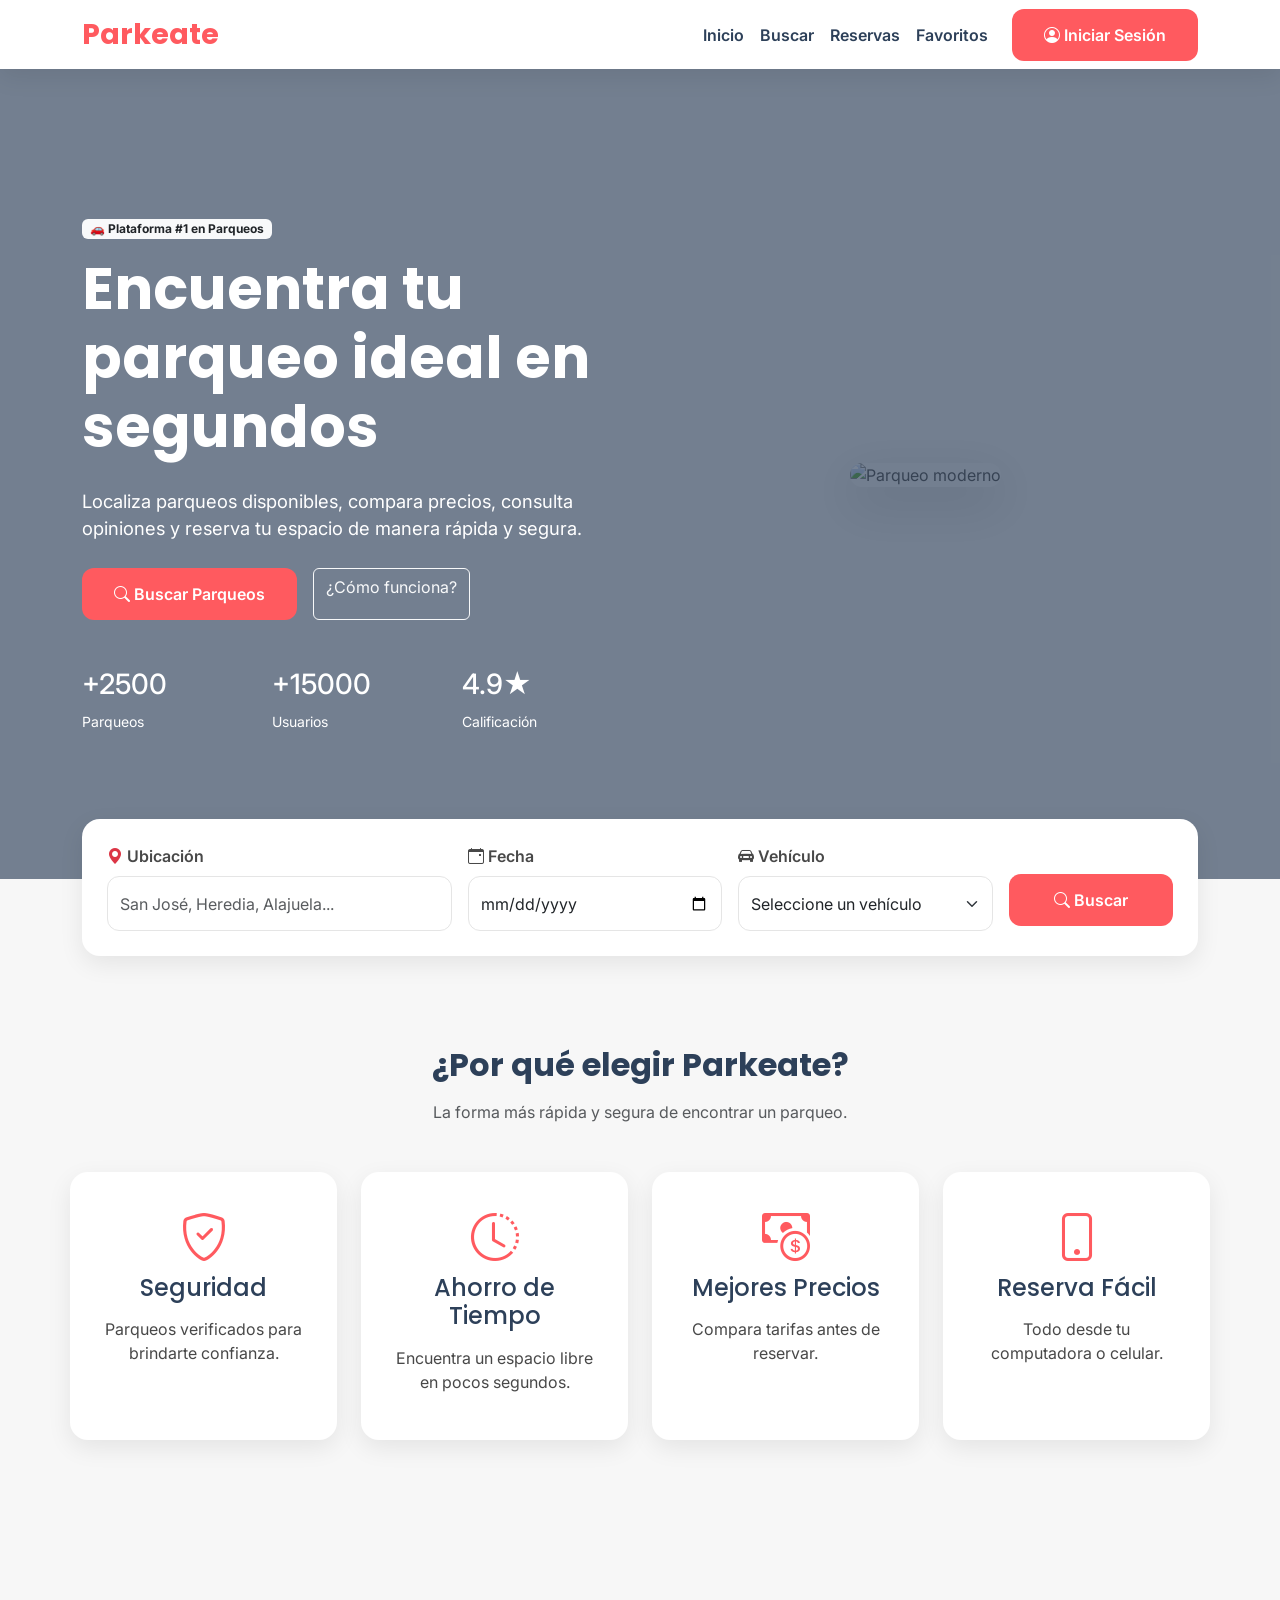
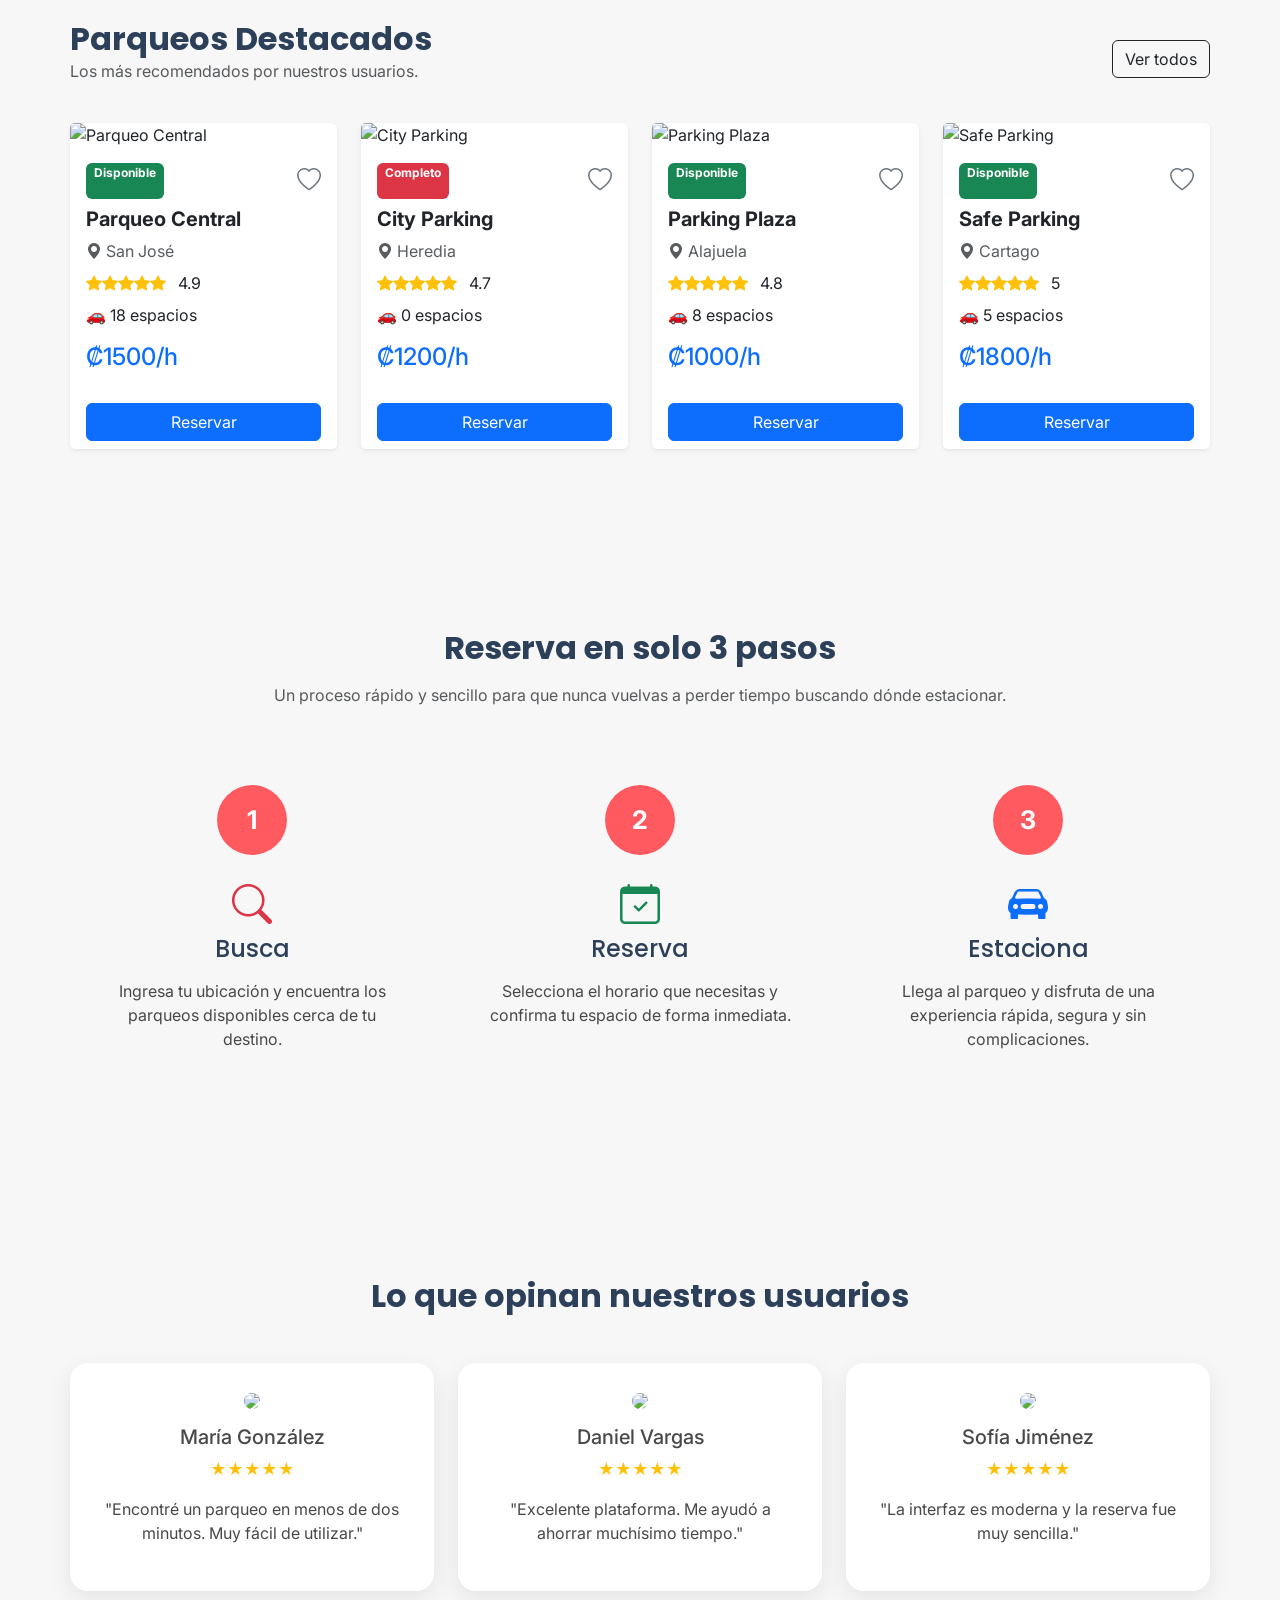
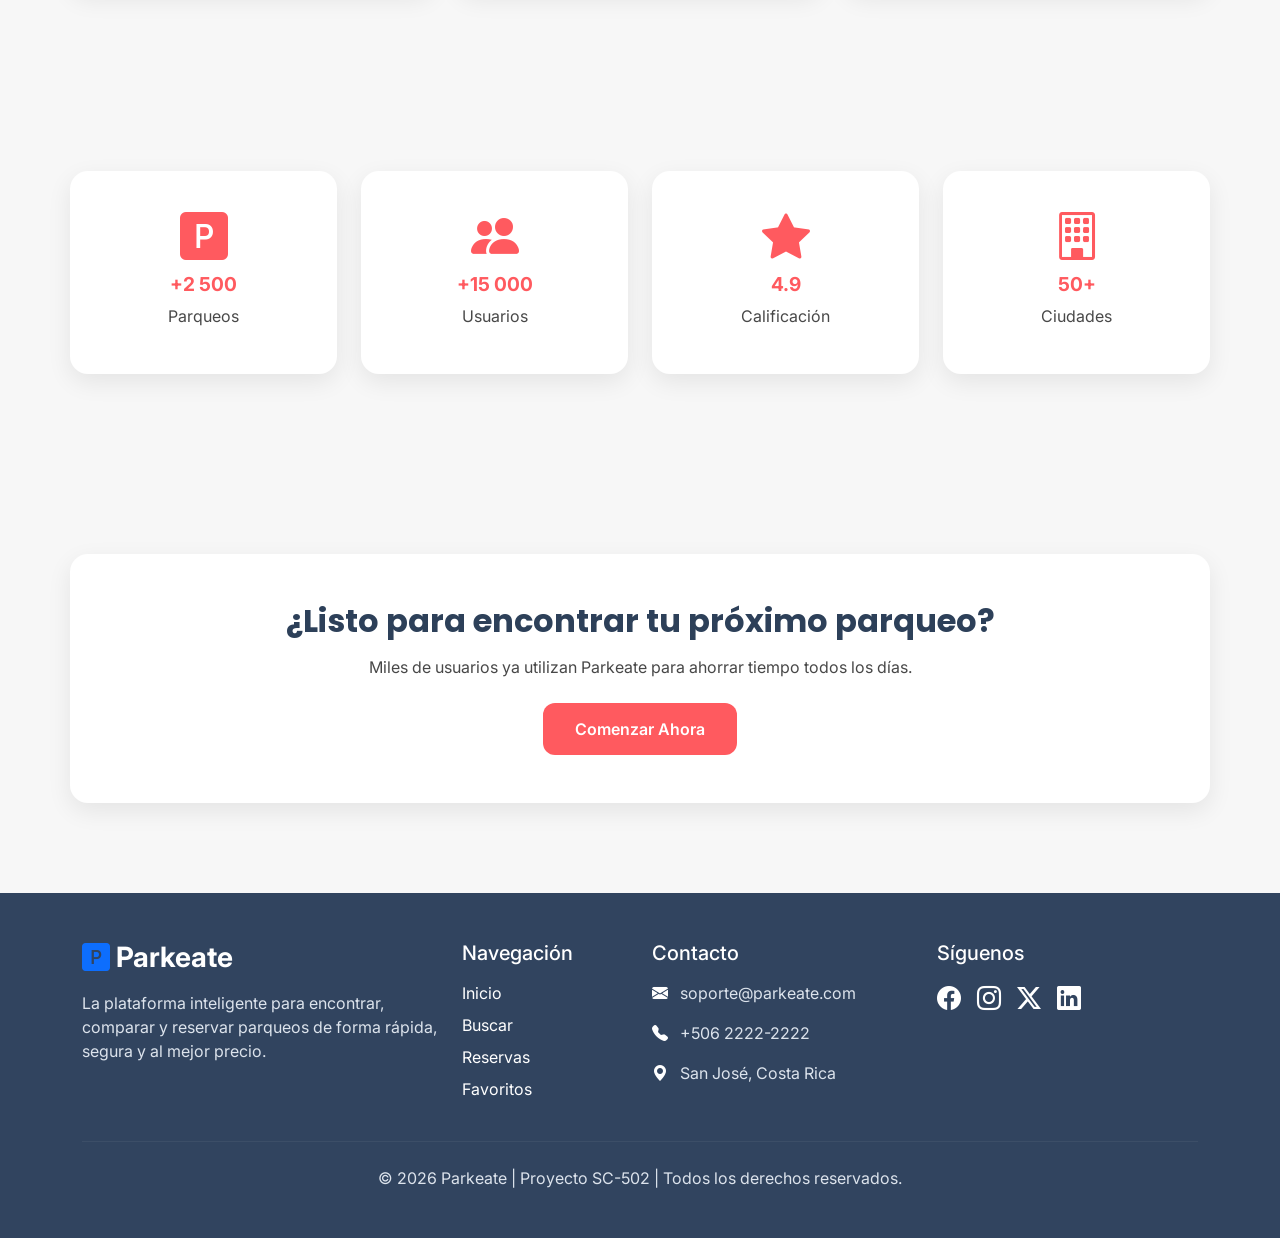
==== index.html @ dce2a463 "Parte de Hector para el proyecto de Parkeate Aqui se dearrollo la plantilla general de style a usar " ====
<!DOCTYPE html>
<html lang="es">

<head>

    <meta charset="UTF-8">
    <meta name="viewport" content="width=device-width, initial-scale=1.0">

    <title>Parkeate</title>

    <!-- Bootstrap -->

    <link href="https://cdn.jsdelivr.net/npm/bootstrap@5.3.7/dist/css/bootstrap.min.css" rel="stylesheet">

    <!-- Bootstrap Icons -->

    <link rel="stylesheet"
        href="https://cdn.jsdelivr.net/npm/bootstrap-icons@1.13.1/font/bootstrap-icons.min.css">

    <!-- Google Fonts -->

    <link href="https://fonts.googleapis.com/css2?family=Poppins:wght@400;500;600;700&family=Inter:wght@300;400;500;600&display=swap"
        rel="stylesheet">

    <!-- CSS -->

    <link rel="stylesheet" href="css/style.css">

</head>

<body>

    <!-- ==========================
            NAVBAR
    =========================== -->

    <nav class="navbar navbar-expand-lg sticky-top">

        <div class="container">

            <a class="navbar-brand" href="index.html">

                Parkeate

            </a>

            <button class="navbar-toggler"
                type="button"
                data-bs-toggle="collapse"
                data-bs-target="#menu">

                <span class="navbar-toggler-icon"></span>

            </button>

            <div class="collapse navbar-collapse" id="menu">

                <ul class="navbar-nav ms-auto align-items-lg-center">

                    <li class="nav-item">
                        <a class="nav-link active" href="#">
                            Inicio
                        </a>
                    </li>

                    <li class="nav-item">
                        <a class="nav-link" href="pages/buscar.html">
                            Buscar
                        </a>
                    </li>

                    <li class="nav-item">
                        <a class="nav-link" href="#">
                            Reservas
                        </a>
                    </li>

                    <li class="nav-item">
                        <a class="nav-link" href="#">
                            Favoritos
                        </a>
                    </li>

                    <li class="nav-item ms-lg-3">

                        <a href="#" class="btn btn-parkeate">

                            <i class="bi bi-person-circle"></i>

                            Iniciar Sesión

                        </a>

                    </li>

                </ul>

            </div>

        </div>

    </nav>

    <!-- ==========================
            HERO
    =========================== -->

    <section class="hero">

        <div class="container">

            <div class="row align-items-center">

                <!-- TEXTO -->

                <div class="col-lg-6">

                    <div class="hero-contenido">

                        <span class="badge bg-light text-dark mb-3">

                            🚗 Plataforma #1 en Parqueos

                        </span>

                        <h1>

                            Encuentra tu parqueo ideal en segundos

                        </h1>

                        <p>

                            Localiza parqueos disponibles, compara precios,
                            consulta opiniones y reserva tu espacio de manera
                            rápida y segura.

                        </p>

                        <div class="d-flex gap-3 flex-wrap">

                            <a href="pages/buscar.html"
                                class="btn btn-parkeate">

                                <i class="bi bi-search"></i>

                                Buscar Parqueos

                            </a>

                            <a href="#como-funciona"
                                class="btn btn-outline-light">

                                ¿Cómo funciona?

                            </a>

                        </div>

                        <div class="row mt-5">

                            <div class="col-4">

                                <h3 class="text-white">

                                    +2500

                                </h3>

                                <small>

                                    Parqueos

                                </small>

                            </div>

                            <div class="col-4">

                                <h3 class="text-white">

                                    +15000

                                </h3>

                                <small>

                                    Usuarios

                                </small>

                            </div>

                            <div class="col-4">

                                <h3 class="text-white">

                                    4.9★

                                </h3>

                                <small>

                                    Calificación

                                </small>

                            </div>

                        </div>

                    </div>

                </div>

                <!-- IMAGEN -->

                <div class="col-lg-6 text-center">

                    <img
                        src="https://images.unsplash.com/photo-1506521781263-d8422e82f27a?auto=format&fit=crop&w=900&q=80"
                        class="img-fluid rounded-4 shadow-lg"
                        alt="Parqueo moderno">

                </div>

            </div>

        </div>

    </section>

       <!-- ==========================
            BUSCADOR
    =========================== -->

    <section class="container">

        <div class="buscador">

            <div class="row align-items-center g-3">

                <div class="col-lg-4">

                    <label class="form-label fw-semibold">

                        <i class="bi bi-geo-alt-fill text-danger"></i>

                        Ubicación

                    </label>

                    <input
                        id="ubicacion"
                        type="text"
                        class="form-control"
                        placeholder="San José, Heredia, Alajuela...">

                </div>

                <div class="col-lg-3">

                    <label class="form-label fw-semibold">

                        <i class="bi bi-calendar-event"></i>

                        Fecha

                    </label>

                    <input
                        id="fecha"
                        type="date"
                        class="form-control">

                </div>

                <div class="col-lg-3">

                    <label class="form-label fw-semibold">

                        <i class="bi bi-car-front-fill"></i>

                        Vehículo

                    </label>

                    <select
                        id="vehiculo"
                        class="form-select">

                        <option value="">Seleccione un vehículo</option>
                        <option>Sedán</option>
                        <option>SUV</option>
                        <option>Motocicleta</option>
                        <option>Pick Up</option>

                    </select>

                </div>

                <div class="col-lg-2 d-grid">

                    <button
                        id="btnHeroBuscar"
                        class="btn btn-parkeate mt-lg-4">

                        <i class="bi bi-search"></i>

                        Buscar

                    </button>

                </div>

            </div>

        </div>

    </section>
    <!-- ==========================
            BENEFICIOS
    =========================== -->

    <section class="container seccion">

        <div class="text-center mb-5">

            <h2 class="titulo-seccion">

                ¿Por qué elegir Parkeate?

            </h2>

            <p class="text-muted">

                La forma más rápida y segura de encontrar un parqueo.

            </p>

        </div>

        <div class="row g-4">

            <div class="col-lg-3 col-md-6">

                <div class="card-beneficio">

                    <i class="bi bi-shield-check"></i>

                    <h4>

                        Seguridad

                    </h4>

                    <p>

                        Parqueos verificados para brindarte confianza.

                    </p>

                </div>

            </div>

            <div class="col-lg-3 col-md-6">

                <div class="card-beneficio">

                    <i class="bi bi-clock-history"></i>

                    <h4>

                        Ahorro de Tiempo

                    </h4>

                    <p>

                        Encuentra un espacio libre en pocos segundos.

                    </p>

                </div>

            </div>

            <div class="col-lg-3 col-md-6">

                <div class="card-beneficio">

                    <i class="bi bi-cash-coin"></i>

                    <h4>

                        Mejores Precios

                    </h4>

                    <p>

                        Compara tarifas antes de reservar.

                    </p>

                </div>

            </div>

            <div class="col-lg-3 col-md-6">

                <div class="card-beneficio">

                    <i class="bi bi-phone"></i>

                    <h4>

                        Reserva Fácil

                    </h4>

                    <p>

                        Todo desde tu computadora o celular.

                    </p>

                </div>

            </div>

        </div>

    </section>

    <!-- ==========================
            PARQUEOS DESTACADOS
    =========================== -->

    <section class="container seccion">

        <div class="d-flex justify-content-between align-items-center mb-4">

            <div>

                <h2 class="titulo-seccion mb-0">

                    Parqueos Destacados

                </h2>

                <p class="text-muted">

                    Los más recomendados por nuestros usuarios.

                </p>

            </div>

            <a href="pages/buscar.html"
                class="btn btn-outline-dark">

                Ver todos

            </a>

        </div>

        <div
            id="contenedor-parqueos"
            class="row g-4">

        </div>

    </section>

        <!-- ==========================
            ¿CÓMO FUNCIONA?
    =========================== -->

    <section id="como-funciona" class="container seccion">

        <div class="text-center mb-5">

            <h2 class="titulo-seccion">

                Reserva en solo 3 pasos

            </h2>

            <p class="text-muted">

                Un proceso rápido y sencillo para que nunca vuelvas a perder tiempo buscando dónde estacionar.

            </p>

        </div>

        <div class="row g-4">

            <div class="col-lg-4">

                <div class="paso">

                    <div class="numero-paso">

                        1

                    </div>

                    <i class="bi bi-search fs-1 text-danger mb-3"></i>

                    <h4>

                        Busca

                    </h4>

                    <p>

                        Ingresa tu ubicación y encuentra los parqueos disponibles cerca de tu destino.

                    </p>

                </div>

            </div>

            <div class="col-lg-4">

                <div class="paso">

                    <div class="numero-paso">

                        2

                    </div>

                    <i class="bi bi-calendar-check fs-1 text-success mb-3"></i>

                    <h4>

                        Reserva

                    </h4>

                    <p>

                        Selecciona el horario que necesitas y confirma tu espacio de forma inmediata.

                    </p>

                </div>

            </div>

            <div class="col-lg-4">

                <div class="paso">

                    <div class="numero-paso">

                        3

                    </div>

                    <i class="bi bi-car-front-fill fs-1 text-primary mb-3"></i>

                    <h4>

                        Estaciona

                    </h4>

                    <p>

                        Llega al parqueo y disfruta de una experiencia rápida, segura y sin complicaciones.

                    </p>

                </div>

            </div>

        </div>

    </section>

    <!-- ==========================
            TESTIMONIOS
    =========================== -->

    <section class="container seccion">

        <div class="text-center mb-5">

            <h2 class="titulo-seccion">

                Lo que opinan nuestros usuarios

            </h2>

        </div>

        <div class="row g-4">

            <div class="col-lg-4">

                <div class="card-beneficio">

                    <img src="https://randomuser.me/api/portraits/women/45.jpg"
                        class="rounded-circle mb-3"
                        width="90">

                    <h5>

                        María González

                    </h5>

                    <p class="text-warning">

                        ★★★★★

                    </p>

                    <p>

                        "Encontré un parqueo en menos de dos minutos. Muy fácil de utilizar."

                    </p>

                </div>

            </div>

            <div class="col-lg-4">

                <div class="card-beneficio">

                    <img src="https://randomuser.me/api/portraits/men/22.jpg"
                        class="rounded-circle mb-3"
                        width="90">

                    <h5>

                        Daniel Vargas

                    </h5>

                    <p class="text-warning">

                        ★★★★★

                    </p>

                    <p>

                        "Excelente plataforma. Me ayudó a ahorrar muchísimo tiempo."

                    </p>

                </div>

            </div>

            <div class="col-lg-4">

                <div class="card-beneficio">

                    <img src="https://randomuser.me/api/portraits/women/12.jpg"
                        class="rounded-circle mb-3"
                        width="90">

                    <h5>

                        Sofía Jiménez

                    </h5>

                    <p class="text-warning">

                        ★★★★★

                    </p>

                    <p>

                        "La interfaz es moderna y la reserva fue muy sencilla."

                    </p>

                </div>

            </div>

        </div>

    </section>

    <!-- ==========================
            ESTADÍSTICAS
    =========================== -->

    <section class="container seccion">

        <div class="row text-center g-4">

            <div class="col-md-3">

                <div class="card-beneficio">

                    <i class="bi bi-p-square-fill"></i>

                    <h2 class="precio">

                        +2 500

                    </h2>

                    <p>

                        Parqueos

                    </p>

                </div>

            </div>

            <div class="col-md-3">

                <div class="card-beneficio">

                    <i class="bi bi-people-fill"></i>

                    <h2 class="precio">

                        +15 000

                    </h2>

                    <p>

                        Usuarios

                    </p>

                </div>

            </div>

            <div class="col-md-3">

                <div class="card-beneficio">

                    <i class="bi bi-star-fill"></i>

                    <h2 class="precio">

                        4.9

                    </h2>

                    <p>

                        Calificación

                    </p>

                </div>

            </div>

            <div class="col-md-3">

                <div class="card-beneficio">

                    <i class="bi bi-building"></i>

                    <h2 class="precio">

                        50+

                    </h2>

                    <p>

                        Ciudades

                    </p>

                </div>

            </div>

        </div>

    </section>

    <!-- ==========================
            LLAMADO A LA ACCIÓN
    =========================== -->

    <section class="container seccion">

        <div class="card-beneficio text-center p-5">

            <h2 class="titulo-seccion">

                ¿Listo para encontrar tu próximo parqueo?

            </h2>

            <p class="mb-4">

                Miles de usuarios ya utilizan Parkeate para ahorrar tiempo todos los días.

            </p>

            <a href="pages/buscar.html"
                class="btn btn-parkeate">

                Comenzar Ahora

            </a>

        </div>

    </section>
        <!-- ==========================
            FOOTER
    =========================== -->

    <footer class="footer py-5">

        <div class="container">

            <div class="row gy-4">

                <div class="col-lg-4">

                    <h3 class="fw-bold mb-3">

                        <i class="bi bi-p-square-fill text-primary"></i>
                        Parkeate

                    </h3>

                    <p class="text-muted">

                        La plataforma inteligente para encontrar,
                        comparar y reservar parqueos de forma rápida,
                        segura y al mejor precio.

                    </p>

                </div>

                <div class="col-lg-2">

                    <h5 class="mb-3">

                        Navegación

                    </h5>

                    <ul class="list-unstyled">

                        <li class="mb-2">
                            <a href="index.html">Inicio</a>
                        </li>

                        <li class="mb-2">
                            <a href="pages/buscar.html">Buscar</a>
                        </li>

                        <li class="mb-2">
                            <a href="#">Reservas</a>
                        </li>

                        <li class="mb-2">
                            <a href="#">Favoritos</a>
                        </li>

                    </ul>

                </div>

                <div class="col-lg-3">

                    <h5 class="mb-3">

                        Contacto

                    </h5>

                    <p>

                        <i class="bi bi-envelope-fill me-2"></i>

                        soporte@parkeate.com

                    </p>

                    <p>

                        <i class="bi bi-telephone-fill me-2"></i>

                        +506 2222-2222

                    </p>

                    <p>

                        <i class="bi bi-geo-alt-fill me-2"></i>

                        San José, Costa Rica

                    </p>

                </div>

                <div class="col-lg-3">

                    <h5 class="mb-3">

                        Síguenos

                    </h5>

                    <div class="d-flex gap-3 fs-4">

                        <a href="#"><i class="bi bi-facebook"></i></a>

                        <a href="#"><i class="bi bi-instagram"></i></a>

                        <a href="#"><i class="bi bi-twitter-x"></i></a>

                        <a href="#"><i class="bi bi-linkedin"></i></a>

                    </div>

                </div>

            </div>

            <hr class="my-4">

            <div class="text-center text-muted">

                © 2026 Parkeate | Proyecto SC-502 |
                Todos los derechos reservados.

            </div>

        </div>

    </footer>

    <!-- Bootstrap -->

    <script src="https://cdn.jsdelivr.net/npm/bootstrap@5.3.7/dist/js/bootstrap.bundle.min.js"></script>

    <!-- JavaScript -->

    <script src="js/app.js"></script>

</body>

</html>
---- css/style.css ----
/* ==========================================
   PARKEATE
   SC-502
   Style Global
========================================== */

/* ==========================
   VARIABLES
========================== */

:root{

    --color-primario:#FF5A5F;
    --color-secundario:#00A699;
    --color-oscuro:#2D4059;
    --color-fondo:#F7F7F7;
    --color-texto:#484848;
    --color-blanco:#FFFFFF;
    --color-borde:#E5E5E5;

    --fuente-titulo:'Poppins', sans-serif;
    --fuente-texto:'Inter', sans-serif;

    --sombra:0 8px 25px rgba(0,0,0,.08);

}

/* ==========================
   RESET
========================== */

*{
    margin:0;
    padding:0;
    box-sizing:border-box;
}

html{
    scroll-behavior:smooth;
}

body{

    font-family:var(--fuente-texto);
    background:var(--color-fondo);
    color:var(--color-texto);

}

/* ==========================
   UTILIDADES
========================== */

.titulo-seccion{

    font-family:var(--fuente-titulo);
    font-weight:700;
    color:var(--color-oscuro);
    margin-bottom:15px;

}

.texto-centro{
    text-align:center;
}

.seccion{

    padding:90px 0;

}

/* ==========================
   NAVBAR
========================== */

.navbar{

    background:var(--color-blanco);
    box-shadow:var(--sombra);

}

.navbar-brand{

    font-family:var(--fuente-titulo);
    font-size:1.8rem;
    font-weight:700;
    color:var(--color-primario)!important;

}

.nav-link{

    color:var(--color-oscuro)!important;
    font-weight:600;
    transition:.3s;

}

.nav-link:hover{

    color:var(--color-primario)!important;

}

/* ==========================
   HERO
========================== */

.hero{

    background:url("https://images.unsplash.com/photo-1573348722427-f1d6819fdf98?auto=format&fit=crop&w=1800&q=80");
    background-size:cover;
    background-position:center;

    min-height:90vh;

    display:flex;
    align-items:center;

    position:relative;

}

.hero::before{

    content:"";

    position:absolute;

    width:100%;
    height:100%;

    background:rgba(45,64,89,.65);

}

.hero-contenido{

    position:relative;
    z-index:2;

    color:white;

    max-width:650px;

}

.hero h1{

    font-family:var(--fuente-titulo);

    font-size:3.6rem;

    font-weight:700;

}

.hero p{

    margin:25px 0;

    font-size:1.15rem;

}

/* ==========================
   BOTONES
========================== */

.btn-parkeate{

    background:var(--color-primario);

    color:white;

    border:none;

    border-radius:12px;

    padding:14px 32px;

    font-weight:600;

    transition:.3s;

}

.btn-parkeate:hover{

    background:#e54c51;

    transform:translateY(-3px);

    color:white;

}

.btn-secundario{

    background:var(--color-secundario);

}

.btn-secundario:hover{

    background:#00897d;

}

/* ==========================
   BUSCADOR
========================== */

.buscador{

    background:white;

    border-radius:18px;

    padding:25px;

    margin-top:-60px;

    position:relative;

    z-index:3;

    box-shadow:var(--sombra);

}

.buscador .form-control{

    height:55px;

    border-radius:12px;

}

.buscador .form-select{

    height:55px;

    border-radius:12px;

}

/* ==========================
   BENEFICIOS
========================== */

.card-beneficio{

    background:white;

    border:none;

    border-radius:18px;

    padding:30px;

    text-align:center;

    box-shadow:var(--sombra);

    transition:.3s;

    height:100%;

}

.card-beneficio:hover{

    transform:translateY(-8px);

}

.card-beneficio i{

    font-size:3rem;

    color:var(--color-primario);

    margin-bottom:20px;

}

.card-beneficio h4{

    font-family:var(--fuente-titulo);

    color:var(--color-oscuro);

    margin-bottom:15px;

}
/* ==========================
   PARQUEOS DESTACADOS
========================== */

.card-parqueo{

    background:var(--color-blanco);

    border:none;

    border-radius:18px;

    overflow:hidden;

    box-shadow:var(--sombra);

    transition:.3s;

    height:100%;

}

.card-parqueo:hover{

    transform:translateY(-8px);

}

.card-parqueo img{

    width:100%;

    height:220px;

    object-fit:cover;

}

.info-parqueo{

    padding:22px;

}

.info-parqueo h4{

    font-family:var(--fuente-titulo);

    color:var(--color-oscuro);

    margin-bottom:10px;

}

.info-parqueo p{

    margin-bottom:8px;

}

.precio{

    color:var(--color-primario);

    font-size:1.2rem;

    font-weight:700;

}

/* ==========================
   BADGES
========================== */

.badge-disponible{

    background:var(--color-secundario);

    color:white;

    padding:8px 16px;

    border-radius:30px;

    font-size:.85rem;

}

.badge-ocupado{

    background:#dc3545;

    color:white;

    padding:8px 16px;

    border-radius:30px;

    font-size:.85rem;

}

/* ==========================
   COMO FUNCIONA
========================== */

.paso{

    text-align:center;

    padding:30px;

}

.numero-paso{

    width:70px;

    height:70px;

    border-radius:50%;

    background:var(--color-primario);

    color:white;

    display:flex;

    justify-content:center;

    align-items:center;

    margin:auto;

    font-size:1.6rem;

    font-weight:bold;

    margin-bottom:20px;

}

.paso h4{

    font-family:var(--fuente-titulo);

    color:var(--color-oscuro);

    margin-bottom:15px;

}

/* ==========================
   FORMULARIOS
========================== */

.form-control,
.form-select{

    border-radius:12px;

    border:1px solid var(--color-borde);

    padding:12px;

}

.form-control:focus,
.form-select:focus{

    border-color:var(--color-primario);

    box-shadow:0 0 0 .2rem rgba(255,90,95,.20);

}

/* ==========================
   FOOTER
========================== */

.footer{
    background: #31445f;
    color: #fff;
}

.footer h3,
.footer h5{
    color: #fff;
}

.footer p,
.footer li,
.footer .text-muted{
    color: #dce3ec !important;
}

.footer a{
    color: #fff;
    text-decoration: none;
    transition: .3s;
}

.footer a:hover{
    color: #4dabff;
}

.footer i{
    color: #fff;
}

.footer hr{
    border-color: rgba(255,255,255,.2);
}

.footer .text-center{
    color: #dce3ec !important;
}

/* ==========================
   ANIMACIONES
========================== */

.fade-up{

    animation:fadeUp .8s ease;

}

@keyframes fadeUp{

    from{

        opacity:0;

        transform:translateY(40px);

    }

    to{

        opacity:1;

        transform:translateY(0);

    }

}

/* ==========================
   RESPONSIVE
========================== */

@media(max-width:991px){

    .hero{

        min-height:75vh;

        text-align:center;

    }

    .hero h1{

        font-size:2.7rem;

    }

}

@media(max-width:768px){

    .hero{

        min-height:70vh;

    }

    .hero h1{

        font-size:2.2rem;

    }

    .buscador{

        margin-top:30px;

    }

    .titulo-seccion{

        text-align:center;

    }

}

@media(max-width:576px){

    .hero h1{

        font-size:1.9rem;

    }

    .btn-parkeate{

        width:100%;

        margin-bottom:10px;

    }

}
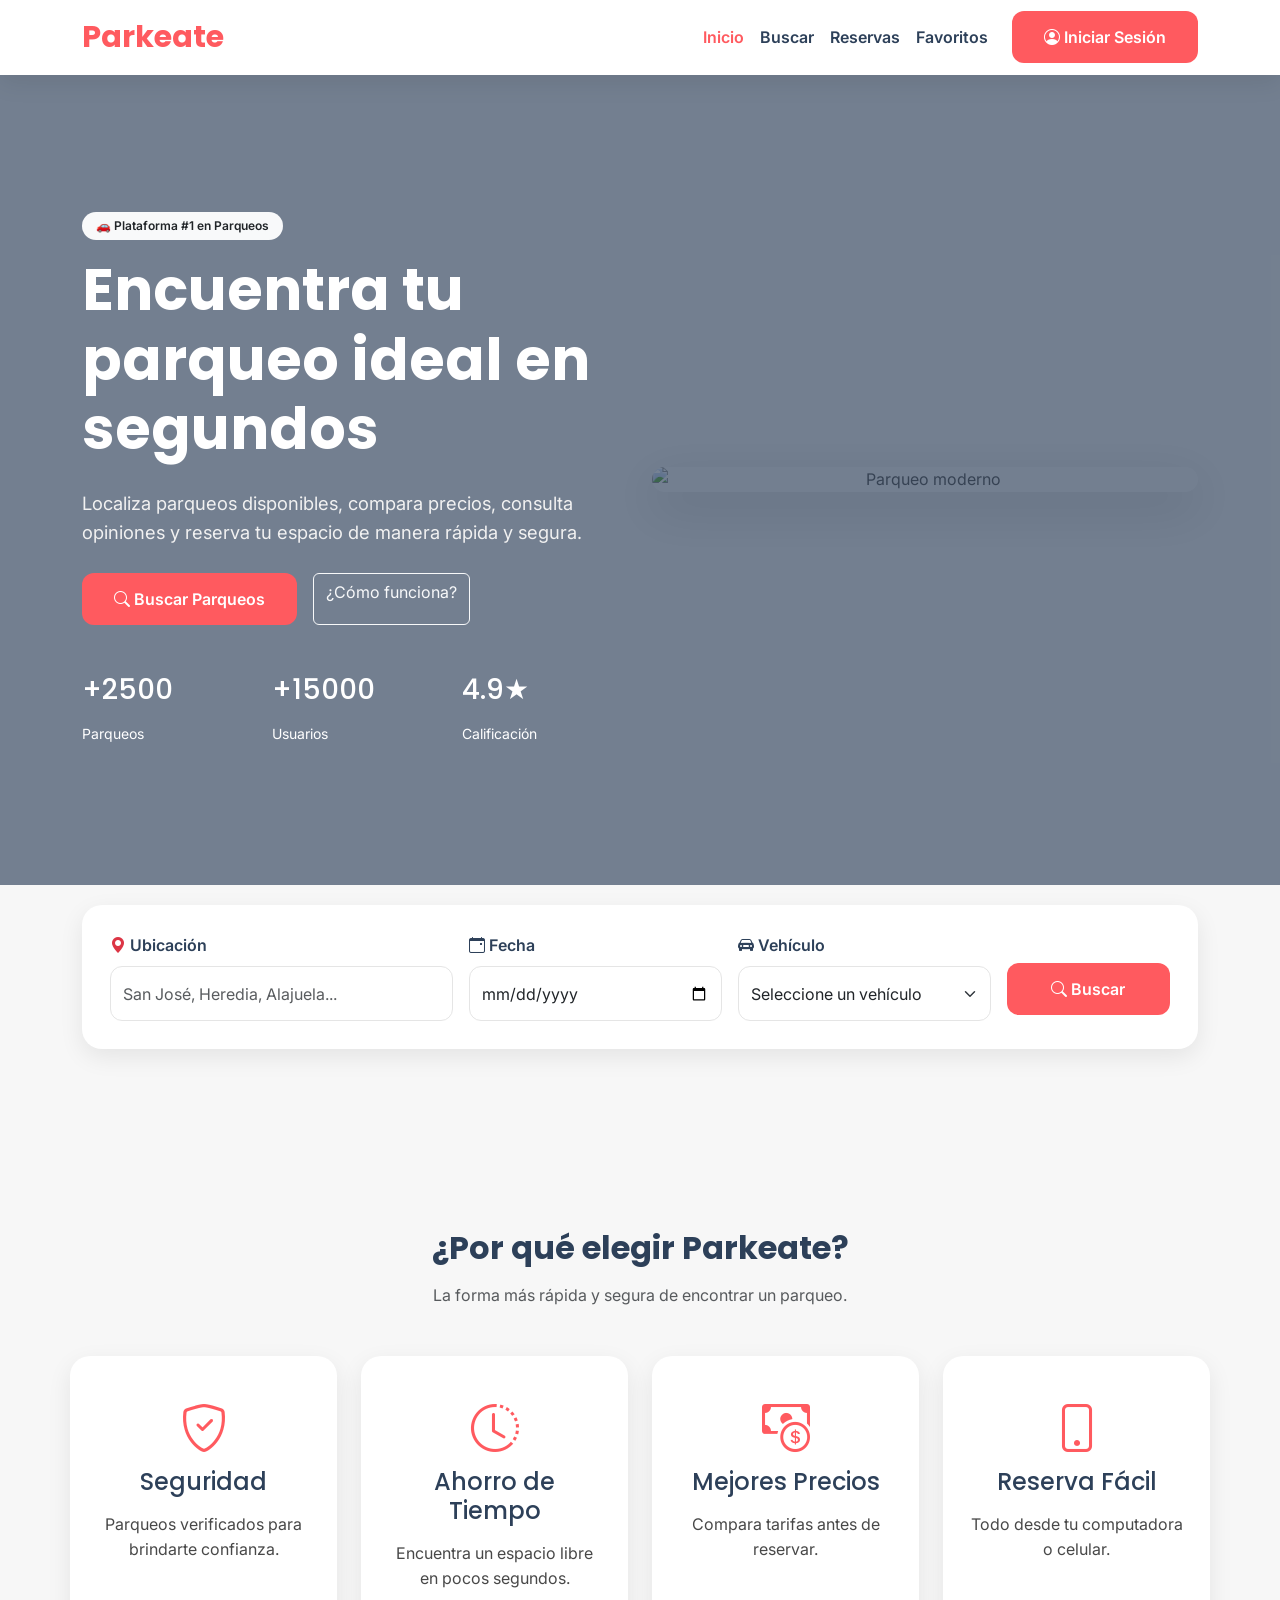
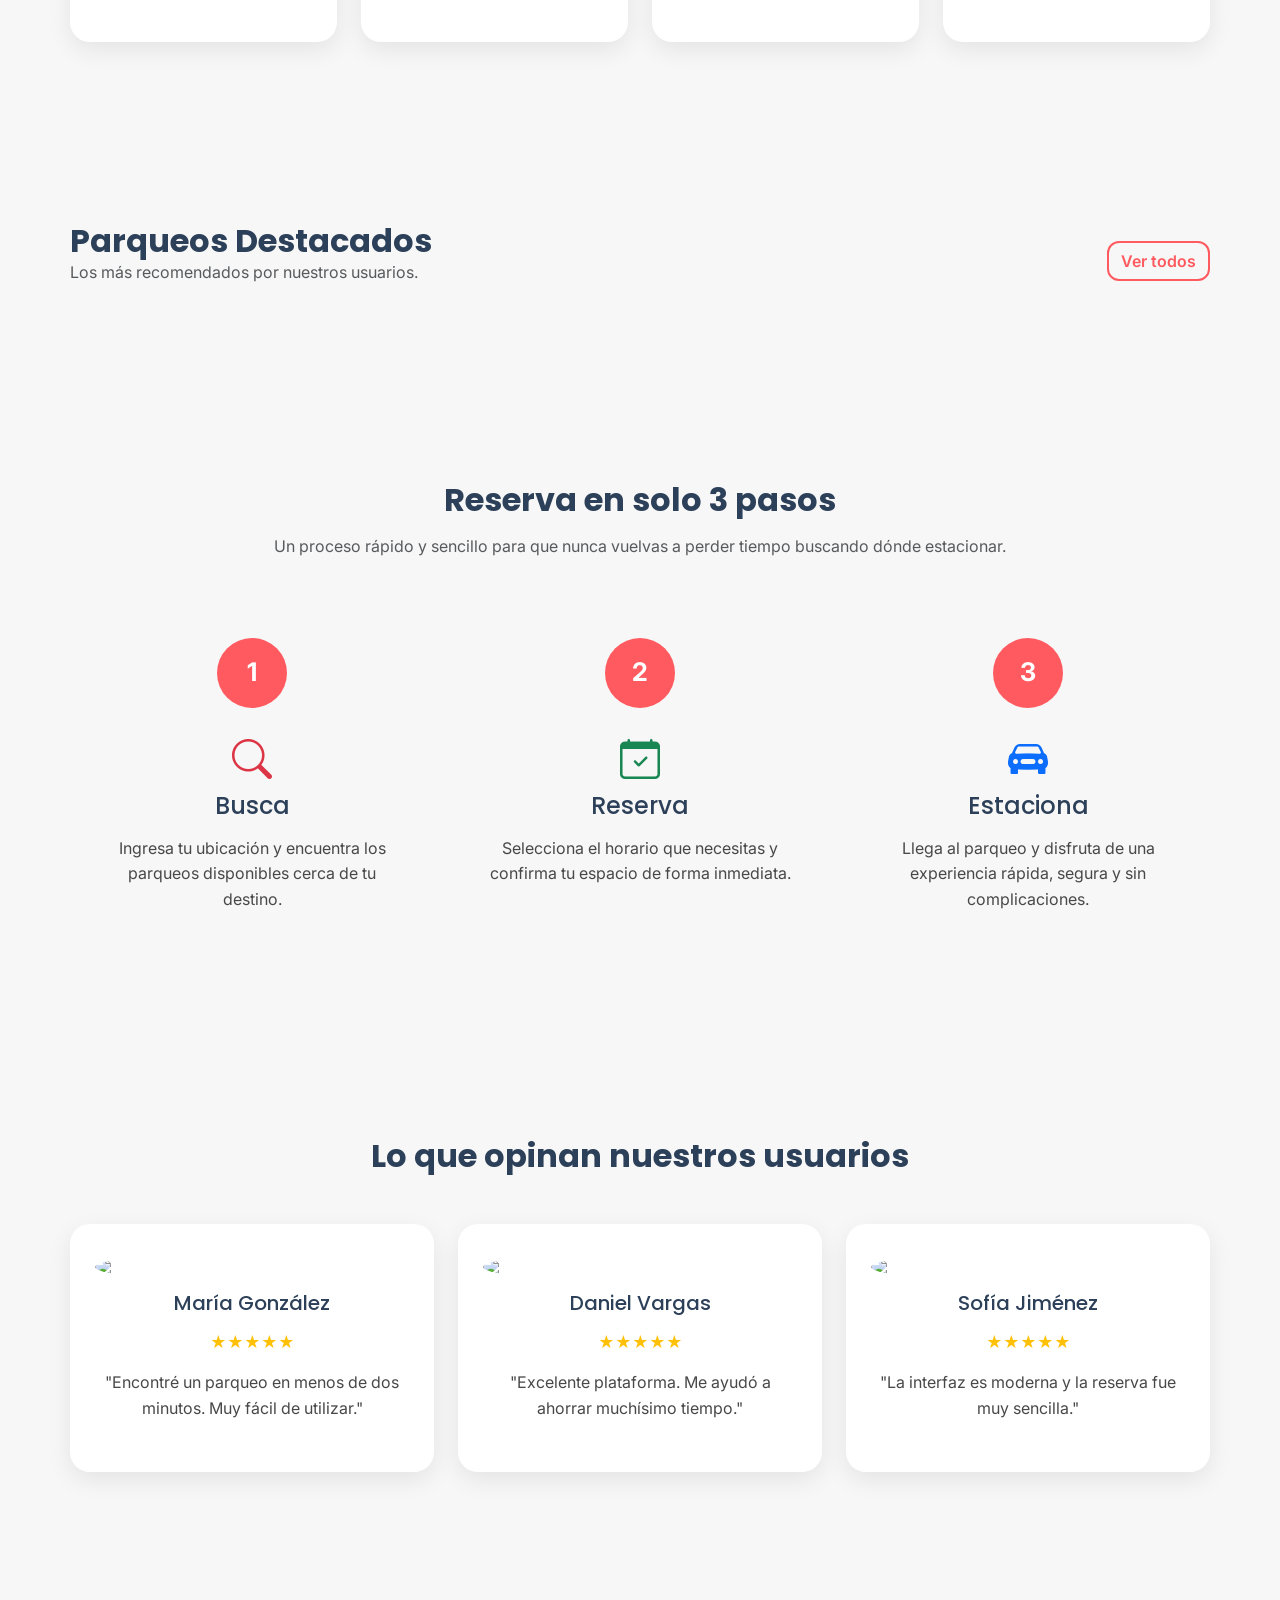
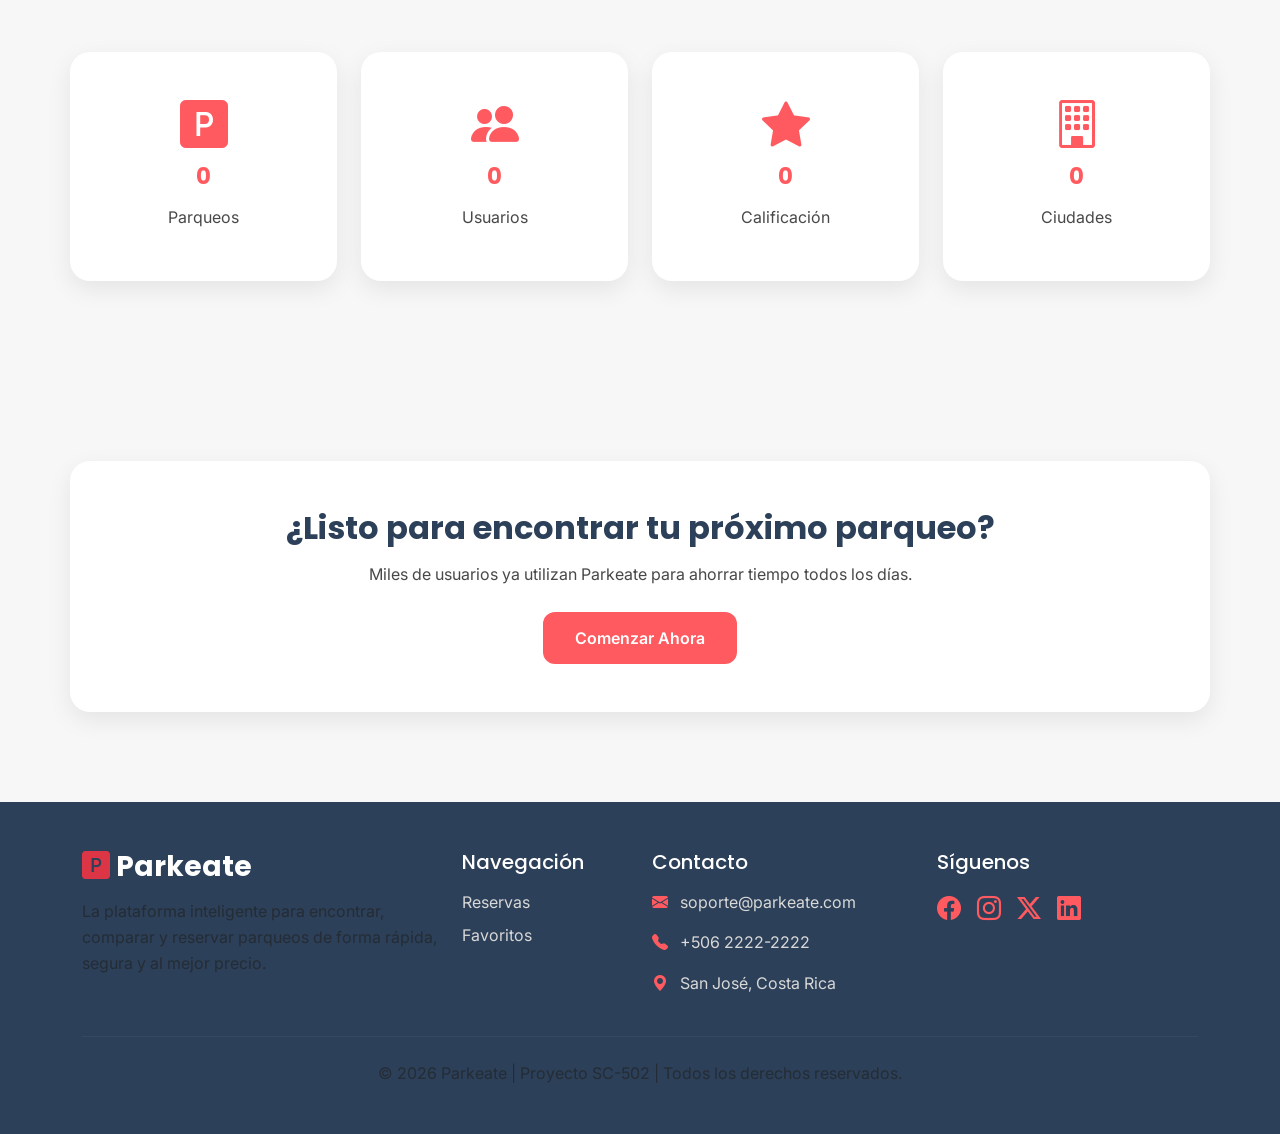
==== commit 15a92f57: "Proyecto Parkeate completo y montado Debido a problemas con el repositorio se ruvo que juntar las pa" ====
--- a/index.html
+++ b/index.html
@@ -14,12 +14,12 @@
 
     <!-- Bootstrap Icons -->
 
-    <link rel="stylesheet"
-        href="https://cdn.jsdelivr.net/npm/bootstrap-icons@1.13.1/font/bootstrap-icons.min.css">
+    <link rel="stylesheet" href="https://cdn.jsdelivr.net/npm/bootstrap-icons@1.13.1/font/bootstrap-icons.min.css">
 
     <!-- Google Fonts -->
 
-    <link href="https://fonts.googleapis.com/css2?family=Poppins:wght@400;500;600;700&family=Inter:wght@300;400;500;600&display=swap"
+    <link
+        href="https://fonts.googleapis.com/css2?family=Poppins:wght@400;500;600;700&family=Inter:wght@300;400;500;600&display=swap"
         rel="stylesheet">
 
     <!-- CSS -->
@@ -44,10 +44,7 @@
 
             </a>
 
-            <button class="navbar-toggler"
-                type="button"
-                data-bs-toggle="collapse"
-                data-bs-target="#menu">
+            <button class="navbar-toggler" type="button" data-bs-toggle="collapse" data-bs-target="#menu">
 
                 <span class="navbar-toggler-icon"></span>
 
@@ -70,20 +67,24 @@
                     </li>
 
                     <li class="nav-item">
-                        <a class="nav-link" href="#">
+                        <a class="nav-link" href="pages/reservas.html">
+
                             Reservas
+
                         </a>
                     </li>
 
                     <li class="nav-item">
-                        <a class="nav-link" href="#">
+                        <a class="nav-link" href="pages/favoritos.html">
+
                             Favoritos
+
                         </a>
                     </li>
 
                     <li class="nav-item ms-lg-3">
 
-                        <a href="#" class="btn btn-parkeate">
+                        <a href="pages/login.html" class="btn btn-parkeate">
 
                             <i class="bi bi-person-circle"></i>
 
@@ -102,8 +103,8 @@
     </nav>
 
     <!-- ==========================
-            HERO
-    =========================== -->
+                                    HERO
+                            =========================== -->
 
     <section class="hero">
 
@@ -139,8 +140,7 @@
 
                         <div class="d-flex gap-3 flex-wrap">
 
-                            <a href="pages/buscar.html"
-                                class="btn btn-parkeate">
+                            <a href="pages/buscar.html" class="btn btn-parkeate">
 
                                 <i class="bi bi-search"></i>
 
@@ -148,8 +148,7 @@
 
                             </a>
 
-                            <a href="#como-funciona"
-                                class="btn btn-outline-light">
+                            <a href="#como-funciona" class="btn btn-outline-light">
 
                                 ¿Cómo funciona?
 
@@ -217,10 +216,8 @@
 
                 <div class="col-lg-6 text-center">
 
-                    <img
-                        src="https://images.unsplash.com/photo-1506521781263-d8422e82f27a?auto=format&fit=crop&w=900&q=80"
-                        class="img-fluid rounded-4 shadow-lg"
-                        alt="Parqueo moderno">
+                    <img src="https://images.unsplash.com/photo-1506521781263-d8422e82f27a?auto=format&fit=crop&w=900&q=80"
+                        class="img-fluid rounded-4 shadow-lg" alt="Parqueo moderno">
 
                 </div>
 
@@ -230,7 +227,7 @@
 
     </section>
 
-       <!-- ==========================
+    <!-- ==========================
             BUSCADOR
     =========================== -->
 
@@ -250,11 +247,7 @@
 
                     </label>
 
-                    <input
-                        id="ubicacion"
-                        type="text"
-                        class="form-control"
-                        placeholder="San José, Heredia, Alajuela...">
+                    <input id="ubicacion" type="text" class="form-control" placeholder="San José, Heredia, Alajuela...">
 
                 </div>
 
@@ -268,10 +261,7 @@
 
                     </label>
 
-                    <input
-                        id="fecha"
-                        type="date"
-                        class="form-control">
+                    <input id="fecha" type="date" class="form-control">
 
                 </div>
 
@@ -285,9 +275,7 @@
 
                     </label>
 
-                    <select
-                        id="vehiculo"
-                        class="form-select">
+                    <select id="vehiculo" class="form-select">
 
                         <option value="">Seleccione un vehículo</option>
                         <option>Sedán</option>
@@ -301,9 +289,7 @@
 
                 <div class="col-lg-2 d-grid">
 
-                    <button
-                        id="btnHeroBuscar"
-                        class="btn btn-parkeate mt-lg-4">
+                    <button id="btnHeroBuscar" class="btn btn-parkeate mt-lg-4">
 
                         <i class="bi bi-search"></i>
 
@@ -458,8 +444,7 @@
 
             </div>
 
-            <a href="pages/buscar.html"
-                class="btn btn-outline-dark">
+            <a href="pages/buscar.html" class="btn btn-outline-parkeate">
 
                 Ver todos
 
@@ -467,15 +452,13 @@
 
         </div>
 
-        <div
-            id="contenedor-parqueos"
-            class="row g-4">
+        <div id="contenedor-parqueos" class="row g-4">
 
         </div>
 
     </section>
 
-        <!-- ==========================
+    <!-- ==========================
             ¿CÓMO FUNCIONA?
     =========================== -->
 
@@ -609,9 +592,7 @@
 
                 <div class="card-beneficio">
 
-                    <img src="https://randomuser.me/api/portraits/women/45.jpg"
-                        class="rounded-circle mb-3"
-                        width="90">
+                    <img src="https://randomuser.me/api/portraits/women/45.jpg" class="rounded-circle mb-3" width="90">
 
                     <h5>
 
@@ -639,9 +620,7 @@
 
                 <div class="card-beneficio">
 
-                    <img src="https://randomuser.me/api/portraits/men/22.jpg"
-                        class="rounded-circle mb-3"
-                        width="90">
+                    <img src="https://randomuser.me/api/portraits/men/22.jpg" class="rounded-circle mb-3" width="90">
 
                     <h5>
 
@@ -669,9 +648,7 @@
 
                 <div class="card-beneficio">
 
-                    <img src="https://randomuser.me/api/portraits/women/12.jpg"
-                        class="rounded-circle mb-3"
-                        width="90">
+                    <img src="https://randomuser.me/api/portraits/women/12.jpg" class="rounded-circle mb-3" width="90">
 
                     <h5>
 
@@ -702,7 +679,6 @@
     <!-- ==========================
             ESTADÍSTICAS
     =========================== -->
-
     <section class="container seccion">
 
         <div class="row text-center g-4">
@@ -713,9 +689,9 @@
 
                     <i class="bi bi-p-square-fill"></i>
 
-                    <h2 class="precio">
-
-                        +2 500
+                    <h2 class="precio contador" data-valor="2500">
+
+                        0
 
                     </h2>
 
@@ -735,9 +711,9 @@
 
                     <i class="bi bi-people-fill"></i>
 
-                    <h2 class="precio">
-
-                        +15 000
+                    <h2 class="precio contador" data-valor="15000">
+
+                        0
 
                     </h2>
 
@@ -757,9 +733,9 @@
 
                     <i class="bi bi-star-fill"></i>
 
-                    <h2 class="precio">
-
-                        4.9
+                    <h2 class="precio contador" data-valor="5">
+
+                        0
 
                     </h2>
 
@@ -779,9 +755,9 @@
 
                     <i class="bi bi-building"></i>
 
-                    <h2 class="precio">
-
-                        50+
+                    <h2 class="precio contador" data-valor="50">
+
+                        0
 
                     </h2>
 
@@ -798,7 +774,6 @@
         </div>
 
     </section>
-
     <!-- ==========================
             LLAMADO A LA ACCIÓN
     =========================== -->
@@ -819,8 +794,7 @@
 
             </p>
 
-            <a href="pages/buscar.html"
-                class="btn btn-parkeate">
+            <a href="pages/buscar.html" class="btn btn-parkeate">
 
                 Comenzar Ahora
 
@@ -829,7 +803,7 @@
         </div>
 
     </section>
-        <!-- ==========================
+    <!-- ==========================
             FOOTER
     =========================== -->
 
@@ -843,7 +817,7 @@
 
                     <h3 class="fw-bold mb-3">
 
-                        <i class="bi bi-p-square-fill text-primary"></i>
+                        <i class="bi bi-p-square-fill text-danger"></i>
                         Parkeate
 
                     </h3>
@@ -869,19 +843,23 @@
                     <ul class="list-unstyled">
 
                         <li class="mb-2">
-                            <a href="index.html">Inicio</a>
+
+                            <a href="pages/reservas.html">
+
+                                Reservas
+
+                            </a>
+
                         </li>
 
                         <li class="mb-2">
-                            <a href="pages/buscar.html">Buscar</a>
-                        </li>
-
-                        <li class="mb-2">
-                            <a href="#">Reservas</a>
-                        </li>
-
-                        <li class="mb-2">
-                            <a href="#">Favoritos</a>
+
+                            <a href="pages/favoritos.html">
+
+                                Favoritos
+
+                            </a>
+
                         </li>
 
                     </ul>
@@ -963,7 +941,7 @@
 
     <script src="https://cdn.jsdelivr.net/npm/bootstrap@5.3.7/dist/js/bootstrap.bundle.min.js"></script>
 
-    <!-- JavaScript -->
+    <!-- JavaScript 
 
     <script src="js/app.js"></script>
 
--- a/css/style.css
+++ b/css/style.css
@@ -1,12 +1,12 @@
 /* ==========================================
    PARKEATE
-   SC-502
-   Style Global
-========================================== */
-
-/* ==========================
+   SC-502 Desarrollo de Aplicaciones Web
+   style.css
+   ========================================== */
+
+/* ==========================================
    VARIABLES
-========================== */
+========================================== */
 
 :root{
 
@@ -18,448 +18,845 @@
     --color-blanco:#FFFFFF;
     --color-borde:#E5E5E5;
 
-    --fuente-titulo:'Poppins', sans-serif;
-    --fuente-texto:'Inter', sans-serif;
+    --fuente-titulo:'Poppins',sans-serif;
+    --fuente-texto:'Inter',sans-serif;
 
     --sombra:0 8px 25px rgba(0,0,0,.08);
-
-}
-
-/* ==========================
+    --radio:18px;
+    --transicion:.30s;
+
+}
+
+/* ==========================================
    RESET
-========================== */
+========================================== */
 
 *{
+
     margin:0;
     padding:0;
     box-sizing:border-box;
+
 }
 
 html{
+
     scroll-behavior:smooth;
+
 }
 
 body{
 
     font-family:var(--fuente-texto);
+
     background:var(--color-fondo);
+
     color:var(--color-texto);
 
-}
-
-/* ==========================
+    line-height:1.6;
+
+}
+
+img{
+
+    max-width:100%;
+    display:block;
+
+}
+
+a{
+
+    text-decoration:none;
+
+}
+
+ul{
+
+    list-style:none;
+
+}
+
+section{
+
+    padding:90px 0;
+
+}
+
+/* ==========================================
+   TIPOGRAFÍAS
+========================================== */
+
+h1,
+h2,
+h3,
+h4,
+h5,
+h6{
+
+    font-family:var(--fuente-titulo);
+
+    color:var(--color-oscuro);
+
+    margin-bottom:15px;
+
+}
+
+p{
+
+    margin-bottom:15px;
+
+}
+
+/* ==========================================
    UTILIDADES
-========================== */
+========================================== */
 
 .titulo-seccion{
 
+    text-align:center;
+
+    font-weight:700;
+
+    margin-bottom:15px;
+
+}
+
+.subtitulo-seccion{
+
+    text-align:center;
+
+    color:#777;
+
+    max-width:700px;
+
+    margin:auto;
+
+    margin-bottom:60px;
+
+}
+
+.seccion{
+
+    padding:90px 0;
+
+}
+
+.sombra{
+
+    box-shadow:var(--sombra);
+
+}
+
+.rounded-xl{
+
+    border-radius:var(--radio);
+
+}
+
+.fade-up{
+
+    animation:fadeUp .8s ease;
+
+}
+
+/* ==========================================
+   NAVBAR
+========================================== */
+
+.navbar{
+
+    background:var(--color-blanco);
+
+    box-shadow:var(--sombra);
+
+    transition:var(--transicion);
+
+}
+
+.navbar-brand{
+
     font-family:var(--fuente-titulo);
+
+    font-size:1.9rem;
+
     font-weight:700;
-    color:var(--color-oscuro);
+
+    color:var(--color-primario)!important;
+
+}
+
+.nav-link{
+
+    color:var(--color-oscuro)!important;
+
+    font-weight:600;
+
+    transition:var(--transicion);
+
+}
+
+.nav-link:hover{
+
+    color:var(--color-primario)!important;
+
+}
+
+.nav-link.active{
+
+    color:var(--color-primario)!important;
+
+}
+
+.navbar-toggler{
+
+    border:none;
+
+}
+
+.navbar-toggler:focus{
+
+    box-shadow:none;
+
+}
+/* ==========================================
+   HERO
+========================================== */
+
+.hero{
+
+    background:url("https://images.unsplash.com/photo-1573348722427-f1d6819fdf98?auto=format&fit=crop&w=1800&q=80");
+
+    background-size:cover;
+
+    background-position:center;
+
+    min-height:90vh;
+
+    display:flex;
+
+    align-items:center;
+
+    position:relative;
+
+}
+
+.hero::before{
+
+    content:"";
+
+    position:absolute;
+
+    inset:0;
+
+    background:rgba(45,64,89,.65);
+
+}
+
+.hero-contenido{
+
+    position:relative;
+
+    z-index:2;
+
+    color:var(--color-blanco);
+
+    max-width:650px;
+
+}
+
+.hero-contenido h1{
+
+    font-size:3.6rem;
+
+    color:white;
+
+    font-weight:700;
+
+}
+
+.hero-contenido p{
+
+    margin:25px 0;
+
+    font-size:1.15rem;
+
+    color:#f1f1f1;
+
+}
+
+/* ==========================================
+   HERO INTERNO
+========================================== */
+
+.hero-buscar{
+
+    background:linear-gradient(135deg,#ffffff,#f5f7fa);
+
+    border-bottom:1px solid var(--color-borde);
+
+}
+
+.hero-buscar h1{
+
+    font-size:3rem;
+
+    font-weight:700;
+
+}
+
+.hero-buscar p{
+
+    max-width:750px;
+
+    margin:auto;
+
+}
+
+/* ==========================================
+   BOTONES
+========================================== */
+
+.btn-parkeate{
+
+    background:var(--color-primario);
+
+    color:white;
+
+    border:none;
+
+    border-radius:12px;
+
+    padding:14px 32px;
+
+    font-weight:600;
+
+    transition:var(--transicion);
+
+}
+
+.btn-parkeate:hover{
+
+    background:#e5484d;
+
+    color:white;
+
+    transform:translateY(-3px);
+
+}
+
+.btn-secundario{
+
+    background:var(--color-secundario);
+
+    color:white;
+
+    border:none;
+
+    border-radius:12px;
+
+    padding:14px 32px;
+
+    transition:var(--transicion);
+
+}
+
+.btn-secundario:hover{
+
+    background:#00897d;
+
+    color:white;
+
+    transform:translateY(-3px);
+
+}
+
+.btn-outline-parkeate{
+
+    border:2px solid var(--color-primario);
+
+    color:var(--color-primario);
+
+    border-radius:12px;
+
+    font-weight:600;
+
+}
+
+.btn-outline-parkeate:hover{
+
+    background:var(--color-primario);
+
+    color:white;
+
+}
+
+/* ==========================================
+   BUSCADOR
+========================================== */
+
+.buscador{
+
+    background:white;
+
+    border-radius:20px;
+
+    padding:28px;
+
+    margin-top:-70px;
+
+    position:relative;
+
+    z-index:10;
+
+    box-shadow:var(--sombra);
+
+}
+
+.buscador .form-control,
+
+.buscador .form-select{
+
+    height:55px;
+
+    border-radius:12px;
+
+}
+
+.buscador label{
+
+    font-weight:600;
+
+}
+
+/* ==========================================
+   CONTADORES
+========================================== */
+
+.contador{
+
+    font-size:2.5rem;
+
+    font-weight:700;
+
+    color:var(--color-primario);
+
+}
+
+.estadistica{
+
+    text-align:center;
+
+    padding:20px;
+
+}
+
+.estadistica p{
+
+    margin-top:10px;
+
+    margin-bottom:0;
+
+}
+
+/* ==========================================
+   CTA
+========================================== */
+
+.cta{
+
+    background:linear-gradient(135deg,
+    var(--color-primario),
+    #ff7a7f);
+
+    color:white;
+
+    border-radius:25px;
+
+    padding:60px;
+
+    text-align:center;
+
+}
+
+.cta h2{
+
+    color:white;
+
+    margin-bottom:20px;
+
+}
+
+.cta p{
+
+    color:#fff;
+
+    max-width:700px;
+
+    margin:auto;
+
+    margin-bottom:30px;
+
+}
+
+/* ==========================================
+   BENEFICIOS
+========================================== */
+
+.card-beneficio{
+
+    background:var(--color-blanco);
+
+    border:none;
+
+    border-radius:20px;
+
+    padding:35px 25px;
+
+    text-align:center;
+
+    box-shadow:var(--sombra);
+
+    transition:var(--transicion);
+
+    height:100%;
+
+}
+
+.card-beneficio:hover{
+
+    transform:translateY(-8px);
+
+}
+
+.card-beneficio i{
+
+    font-size:3rem;
+
+    color:var(--color-primario);
+
+    margin-bottom:20px;
+
+}
+
+.card-beneficio h4{
+
     margin-bottom:15px;
 
 }
 
-.texto-centro{
+/* ==========================================
+   TARJETAS DE PARQUEOS
+========================================== */
+
+.tarjeta-parqueo{
+
+    border:none;
+
+    border-radius:20px;
+
+    overflow:hidden;
+
+    transition:.35s;
+
+    box-shadow:var(--sombra);
+
+    background:#fff;
+
+}
+
+.tarjeta-parqueo:hover{
+
+    transform:translateY(-8px);
+
+    box-shadow:0 15px 35px rgba(0,0,0,.15);
+
+}
+
+.tarjeta-parqueo img{
+
+    height:220px;
+
+    width:100%;
+
+    object-fit:cover;
+
+    transition:.4s;
+
+}
+
+.tarjeta-parqueo:hover img{
+
+    transform:scale(1.08);
+
+}
+
+.tarjeta-parqueo .card-body{
+
+    padding:22px;
+
+}
+
+.tarjeta-parqueo h5{
+
+    font-weight:700;
+
+}
+
+.tarjeta-parqueo p{
+
+    margin-bottom:10px;
+
+}
+
+.tarjeta-parqueo .card-footer{
+
+    background:#fff;
+
+    border:none;
+
+    padding:20px;
+
+}
+
+/* ==========================================
+   FAVORITOS
+========================================== */
+
+.favorito{
+
+    cursor:pointer;
+
+    transition:.3s;
+
+}
+
+.favorito:hover{
+
+    transform:scale(1.25);
+
+}
+
+.bi-heart-fill{
+
+    color:#FF5A5F !important;
+
+}
+
+/* ==========================================
+   PRECIO
+========================================== */
+
+.precio{
+
+    color:var(--color-primario);
+
+    font-size:1.4rem;
+
+    font-weight:700;
+
+}
+
+/* ==========================================
+   BADGES
+========================================== */
+
+.badge{
+
+    border-radius:30px;
+
+    padding:8px 14px;
+
+    font-weight:600;
+
+}
+
+.badge.bg-success{
+
+    background:var(--color-secundario)!important;
+
+}
+
+.badge.bg-danger{
+
+    background:#dc3545!important;
+
+}
+
+/* ==========================================
+   ESTRELLAS
+========================================== */
+
+.bi-star-fill{
+
+    color:#ffc107;
+
+}
+
+.bi-star{
+
+    color:#ffc107;
+
+}
+
+/* ==========================================
+   CÓMO FUNCIONA
+========================================== */
+
+.paso{
+
     text-align:center;
-}
-
-.seccion{
-
-    padding:90px 0;
-
-}
-
-/* ==========================
-   NAVBAR
-========================== */
-
-.navbar{
-
-    background:var(--color-blanco);
+
+    padding:30px;
+
+}
+
+.numero-paso{
+
+    width:70px;
+
+    height:70px;
+
+    border-radius:50%;
+
+    background:var(--color-primario);
+
+    color:#fff;
+
+    display:flex;
+
+    justify-content:center;
+
+    align-items:center;
+
+    margin:auto auto 20px;
+
+    font-size:1.6rem;
+
+    font-weight:700;
+
+}
+
+/* ==========================================
+   TESTIMONIOS
+========================================== */
+
+.testimonio{
+
+    background:#fff;
+
+    padding:30px;
+
+    border-radius:20px;
+
     box-shadow:var(--sombra);
 
-}
-
-.navbar-brand{
-
-    font-family:var(--fuente-titulo);
-    font-size:1.8rem;
-    font-weight:700;
-    color:var(--color-primario)!important;
-
-}
-
-.nav-link{
-
-    color:var(--color-oscuro)!important;
-    font-weight:600;
-    transition:.3s;
-
-}
-
-.nav-link:hover{
-
-    color:var(--color-primario)!important;
-
-}
-
-/* ==========================
-   HERO
-========================== */
-
-.hero{
-
-    background:url("https://images.unsplash.com/photo-1573348722427-f1d6819fdf98?auto=format&fit=crop&w=1800&q=80");
-    background-size:cover;
-    background-position:center;
-
-    min-height:90vh;
-
-    display:flex;
-    align-items:center;
-
-    position:relative;
-
-}
-
-.hero::before{
-
-    content:"";
-
-    position:absolute;
-
-    width:100%;
     height:100%;
 
-    background:rgba(45,64,89,.65);
-
-}
-
-.hero-contenido{
-
-    position:relative;
-    z-index:2;
-
-    color:white;
-
-    max-width:650px;
-
-}
-
-.hero h1{
-
-    font-family:var(--fuente-titulo);
-
-    font-size:3.6rem;
-
-    font-weight:700;
-
-}
-
-.hero p{
-
-    margin:25px 0;
-
-    font-size:1.15rem;
-
-}
-
-/* ==========================
-   BOTONES
-========================== */
-
-.btn-parkeate{
-
-    background:var(--color-primario);
-
-    color:white;
+}
+
+.testimonio img{
+
+    width:70px;
+
+    height:70px;
+
+    border-radius:50%;
+
+    object-fit:cover;
+
+}
+
+.testimonio h5{
+
+    margin-top:15px;
+
+    margin-bottom:5px;
+
+}
+
+.testimonio p{
+
+    font-style:italic;
+
+}
+
+/* ==========================================
+   TABLAS
+========================================== */
+
+.table{
+
+    background:#fff;
+
+    border-radius:15px;
+
+    overflow:hidden;
+
+}
+
+.table thead{
+
+    background:var(--color-oscuro);
+
+    color:#fff;
+
+}
+
+.table th{
 
     border:none;
 
-    border-radius:12px;
-
-    padding:14px 32px;
-
-    font-weight:600;
-
-    transition:.3s;
-
-}
-
-.btn-parkeate:hover{
-
-    background:#e54c51;
-
-    transform:translateY(-3px);
-
-    color:white;
-
-}
-
-.btn-secundario{
-
-    background:var(--color-secundario);
-
-}
-
-.btn-secundario:hover{
-
-    background:#00897d;
-
-}
-
-/* ==========================
-   BUSCADOR
-========================== */
-
-.buscador{
-
-    background:white;
-
-    border-radius:18px;
-
-    padding:25px;
-
-    margin-top:-60px;
-
-    position:relative;
-
-    z-index:3;
+}
+
+.table td{
+
+    vertical-align:middle;
+
+}
+
+/* ==========================================
+   PAGINAS INTERNAS
+========================================== */
+
+.card{
+
+    border:none;
+
+    border-radius:20px;
 
     box-shadow:var(--sombra);
 
 }
 
-.buscador .form-control{
-
-    height:55px;
-
-    border-radius:12px;
-
-}
-
-.buscador .form-select{
-
-    height:55px;
-
-    border-radius:12px;
-
-}
-
-/* ==========================
-   BENEFICIOS
-========================== */
-
-.card-beneficio{
-
-    background:white;
+.card-header{
+
+    background:transparent;
 
     border:none;
 
-    border-radius:18px;
-
-    padding:30px;
-
-    text-align:center;
-
-    box-shadow:var(--sombra);
-
-    transition:.3s;
-
-    height:100%;
-
-}
-
-.card-beneficio:hover{
-
-    transform:translateY(-8px);
-
-}
-
-.card-beneficio i{
-
-    font-size:3rem;
-
-    color:var(--color-primario);
-
-    margin-bottom:20px;
-
-}
-
-.card-beneficio h4{
-
-    font-family:var(--fuente-titulo);
-
-    color:var(--color-oscuro);
-
-    margin-bottom:15px;
-
-}
-/* ==========================
-   PARQUEOS DESTACADOS
-========================== */
-
-.card-parqueo{
-
-    background:var(--color-blanco);
+}
+
+.card-footer{
+
+    background:transparent;
 
     border:none;
 
-    border-radius:18px;
-
-    overflow:hidden;
-
-    box-shadow:var(--sombra);
-
-    transition:.3s;
-
-    height:100%;
-
-}
-
-.card-parqueo:hover{
-
-    transform:translateY(-8px);
-
-}
-
-.card-parqueo img{
-
-    width:100%;
-
-    height:220px;
-
-    object-fit:cover;
-
-}
-
-.info-parqueo{
-
-    padding:22px;
-
-}
-
-.info-parqueo h4{
-
-    font-family:var(--fuente-titulo);
-
-    color:var(--color-oscuro);
-
-    margin-bottom:10px;
-
-}
-
-.info-parqueo p{
-
-    margin-bottom:8px;
-
-}
-
-.precio{
-
-    color:var(--color-primario);
-
-    font-size:1.2rem;
-
-    font-weight:700;
-
-}
-
-/* ==========================
-   BADGES
-========================== */
-
-.badge-disponible{
-
-    background:var(--color-secundario);
-
-    color:white;
-
-    padding:8px 16px;
-
-    border-radius:30px;
-
-    font-size:.85rem;
-
-}
-
-.badge-ocupado{
-
-    background:#dc3545;
-
-    color:white;
-
-    padding:8px 16px;
-
-    border-radius:30px;
-
-    font-size:.85rem;
-
-}
-
-/* ==========================
-   COMO FUNCIONA
-========================== */
-
-.paso{
-
-    text-align:center;
-
-    padding:30px;
-
-}
-
-.numero-paso{
-
-    width:70px;
-
-    height:70px;
-
-    border-radius:50%;
-
-    background:var(--color-primario);
-
-    color:white;
-
-    display:flex;
-
-    justify-content:center;
-
-    align-items:center;
-
-    margin:auto;
-
-    font-size:1.6rem;
-
-    font-weight:bold;
-
-    margin-bottom:20px;
-
-}
-
-.paso h4{
-
-    font-family:var(--fuente-titulo);
-
-    color:var(--color-oscuro);
-
-    margin-bottom:15px;
-
-}
-
-/* ==========================
+}
+/* ==========================================
    FORMULARIOS
-========================== */
+========================================== */
 
 .form-control,
 .form-select{
 
+    border:1px solid var(--color-borde);
+
     border-radius:12px;
 
-    border:1px solid var(--color-borde);
-
     padding:12px;
+
+    transition:var(--transicion);
 
 }
 
@@ -468,87 +865,340 @@
 
     border-color:var(--color-primario);
 
-    box-shadow:0 0 0 .2rem rgba(255,90,95,.20);
-
-}
-
-/* ==========================
+    box-shadow:0 0 0 .2rem rgba(255,90,95,.18);
+
+}
+
+.form-label{
+
+    font-weight:600;
+
+    color:var(--color-oscuro);
+
+}
+
+.form-check-input:checked{
+
+    background:var(--color-primario);
+
+    border-color:var(--color-primario);
+
+}
+
+/* ==========================================
+   LOGIN
+========================================== */
+
+#loginForm{
+
+    margin-top:15px;
+
+}
+
+#loginForm .btn{
+
+    padding:13px;
+
+}
+
+#loginForm hr{
+
+    opacity:.15;
+
+}
+
+/* ==========================================
+   REGISTRO
+========================================== */
+
+#registroForm{
+
+    margin-top:10px;
+
+}
+
+#registroForm .btn{
+
+    padding:13px;
+
+}
+
+/* ==========================================
+   PERFIL
+========================================== */
+
+.avatar-perfil{
+
+    width:120px;
+
+    height:120px;
+
+    border-radius:50%;
+
+    background:var(--color-primario);
+
+    color:#fff;
+
+    display:flex;
+
+    justify-content:center;
+
+    align-items:center;
+
+    font-size:60px;
+
+    margin:auto;
+
+    box-shadow:0 10px 25px rgba(0,0,0,.15);
+
+}
+
+#perfilForm{
+
+    margin-top:20px;
+
+}
+
+#perfilForm hr{
+
+    opacity:.15;
+
+}
+
+#mensajePerfil{
+
+    border-radius:15px;
+
+}
+
+/* ==========================================
+   RECUPERAR
+========================================== */
+
+#recuperarForm{
+
+    margin-top:15px;
+
+}
+
+#mensajeRecuperacion{
+
+    border-radius:15px;
+
+}
+
+/* ==========================================
+   FAVORITOS
+========================================== */
+
+.favorito-activo{
+
+    color:var(--color-primario);
+
+}
+
+/* ==========================================
+   ALERTAS
+========================================== */
+
+.alert{
+
+    border:none;
+
+    border-radius:15px;
+
+    box-shadow:var(--sombra);
+
+}
+
+/* ==========================================
+   MODALES
+========================================== */
+
+.modal-content{
+
+    border:none;
+
+    border-radius:20px;
+
+}
+
+.modal-header{
+
+    border:none;
+
+}
+
+.modal-footer{
+
+    border:none;
+
+}
+
+/* ==========================================
+   PAGINAS INTERNAS
+========================================== */
+
+.hero-buscar .badge{
+
+    font-size:.95rem;
+
+}
+
+.hero-buscar .lead{
+
+    color:#666;
+
+}
+
+.card{
+
+    transition:var(--transicion);
+
+}
+
+.card:hover{
+
+    transform:translateY(-3px);
+
+}
+
+/* ==========================================
+   ICONOS
+========================================== */
+
+.bi{
+
+    transition:var(--transicion);
+
+}
+
+/* ==========================================
    FOOTER
-========================== */
-
-.footer{
-    background: #31445f;
-    color: #fff;
-}
-
-.footer h3,
-.footer h5{
-    color: #fff;
-}
-
-.footer p,
-.footer li,
-.footer .text-muted{
-    color: #dce3ec !important;
-}
-
-.footer a{
-    color: #fff;
-    text-decoration: none;
-    transition: .3s;
-}
-
-.footer a:hover{
-    color: #4dabff;
-}
-
-.footer i{
-    color: #fff;
-}
-
-.footer hr{
-    border-color: rgba(255,255,255,.2);
-}
-
-.footer .text-center{
-    color: #dce3ec !important;
-}
-
-/* ==========================
+========================================== */
+
+footer{
+
+    background:var(--color-oscuro);
+
+    color:var(--color-blanco);
+
+    padding:60px 0 25px;
+
+}
+
+footer h3,
+footer h5{
+
+    color:white;
+
+}
+
+footer p{
+
+    color:#d8d8d8;
+
+}
+
+footer ul{
+
+    padding-left:0;
+
+}
+
+footer li{
+
+    margin-bottom:10px;
+
+}
+
+footer a{
+
+    color:#d8d8d8;
+
+    transition:var(--transicion);
+
+}
+
+footer a:hover{
+
+    color:var(--color-primario);
+
+}
+
+footer i{
+
+    color:var(--color-primario);
+
+}
+
+footer hr{
+
+    border-color:rgba(255,255,255,.15);
+
+}
+
+/* ==========================================
    ANIMACIONES
-========================== */
-
-.fade-up{
+========================================== */
+
+@keyframes fadeUp{
+
+    from{
+
+        opacity:0;
+
+        transform:translateY(40px);
+
+    }
+
+    to{
+
+        opacity:1;
+
+        transform:translateY(0);
+
+    }
+
+}
+
+@keyframes zoomIn{
+
+    from{
+
+        transform:scale(.95);
+
+        opacity:0;
+
+    }
+
+    to{
+
+        transform:scale(1);
+
+        opacity:1;
+
+    }
+
+}
+
+.animacion{
 
     animation:fadeUp .8s ease;
 
 }
 
-@keyframes fadeUp{
-
-    from{
-
-        opacity:0;
-
-        transform:translateY(40px);
-
-    }
-
-    to{
-
-        opacity:1;
-
-        transform:translateY(0);
-
-    }
-
-}
-
-/* ==========================
+.zoom{
+
+    animation:zoomIn .5s ease;
+
+}
+
+/* ==========================================
    RESPONSIVE
-========================== */
-
-@media(max-width:991px){
+========================================== */
+
+@media(max-width:992px){
 
     .hero{
 
@@ -558,9 +1208,21 @@
 
     }
 
-    .hero h1{
-
-        font-size:2.7rem;
+    .hero-contenido{
+
+        margin:auto;
+
+    }
+
+    .hero-contenido h1{
+
+        font-size:2.8rem;
+
+    }
+
+    .buscador{
+
+        margin-top:30px;
 
     }
 
@@ -568,45 +1230,87 @@
 
 @media(max-width:768px){
 
+    section{
+
+        padding:70px 0;
+
+    }
+
+    .hero-contenido h1{
+
+        font-size:2.3rem;
+
+    }
+
+    .hero-buscar h1{
+
+        font-size:2.2rem;
+
+    }
+
+    .contador{
+
+        font-size:2rem;
+
+    }
+
+    .tarjeta-parqueo img{
+
+        height:200px;
+
+    }
+
+    .avatar-perfil{
+
+        width:90px;
+
+        height:90px;
+
+        font-size:45px;
+
+    }
+
+}
+
+@media(max-width:576px){
+
     .hero{
 
-        min-height:70vh;
-
-    }
-
-    .hero h1{
-
-        font-size:2.2rem;
+        min-height:65vh;
+
+    }
+
+    .hero-contenido h1{
+
+        font-size:1.9rem;
+
+    }
+
+    .hero-contenido p{
+
+        font-size:1rem;
+
+    }
+
+    .btn-parkeate,
+    .btn-secundario,
+    .btn-outline-parkeate{
+
+        width:100%;
+
+        margin-bottom:10px;
 
     }
 
     .buscador{
 
-        margin-top:30px;
-
-    }
-
-    .titulo-seccion{
-
-        text-align:center;
-
-    }
-
-}
-
-@media(max-width:576px){
-
-    .hero h1{
-
-        font-size:1.9rem;
-
-    }
-
-    .btn-parkeate{
-
-        width:100%;
-
-        margin-bottom:10px;
+        padding:20px;
+
+    }
+
+    .card{
+
+        margin-bottom:20px;
 
     }
 
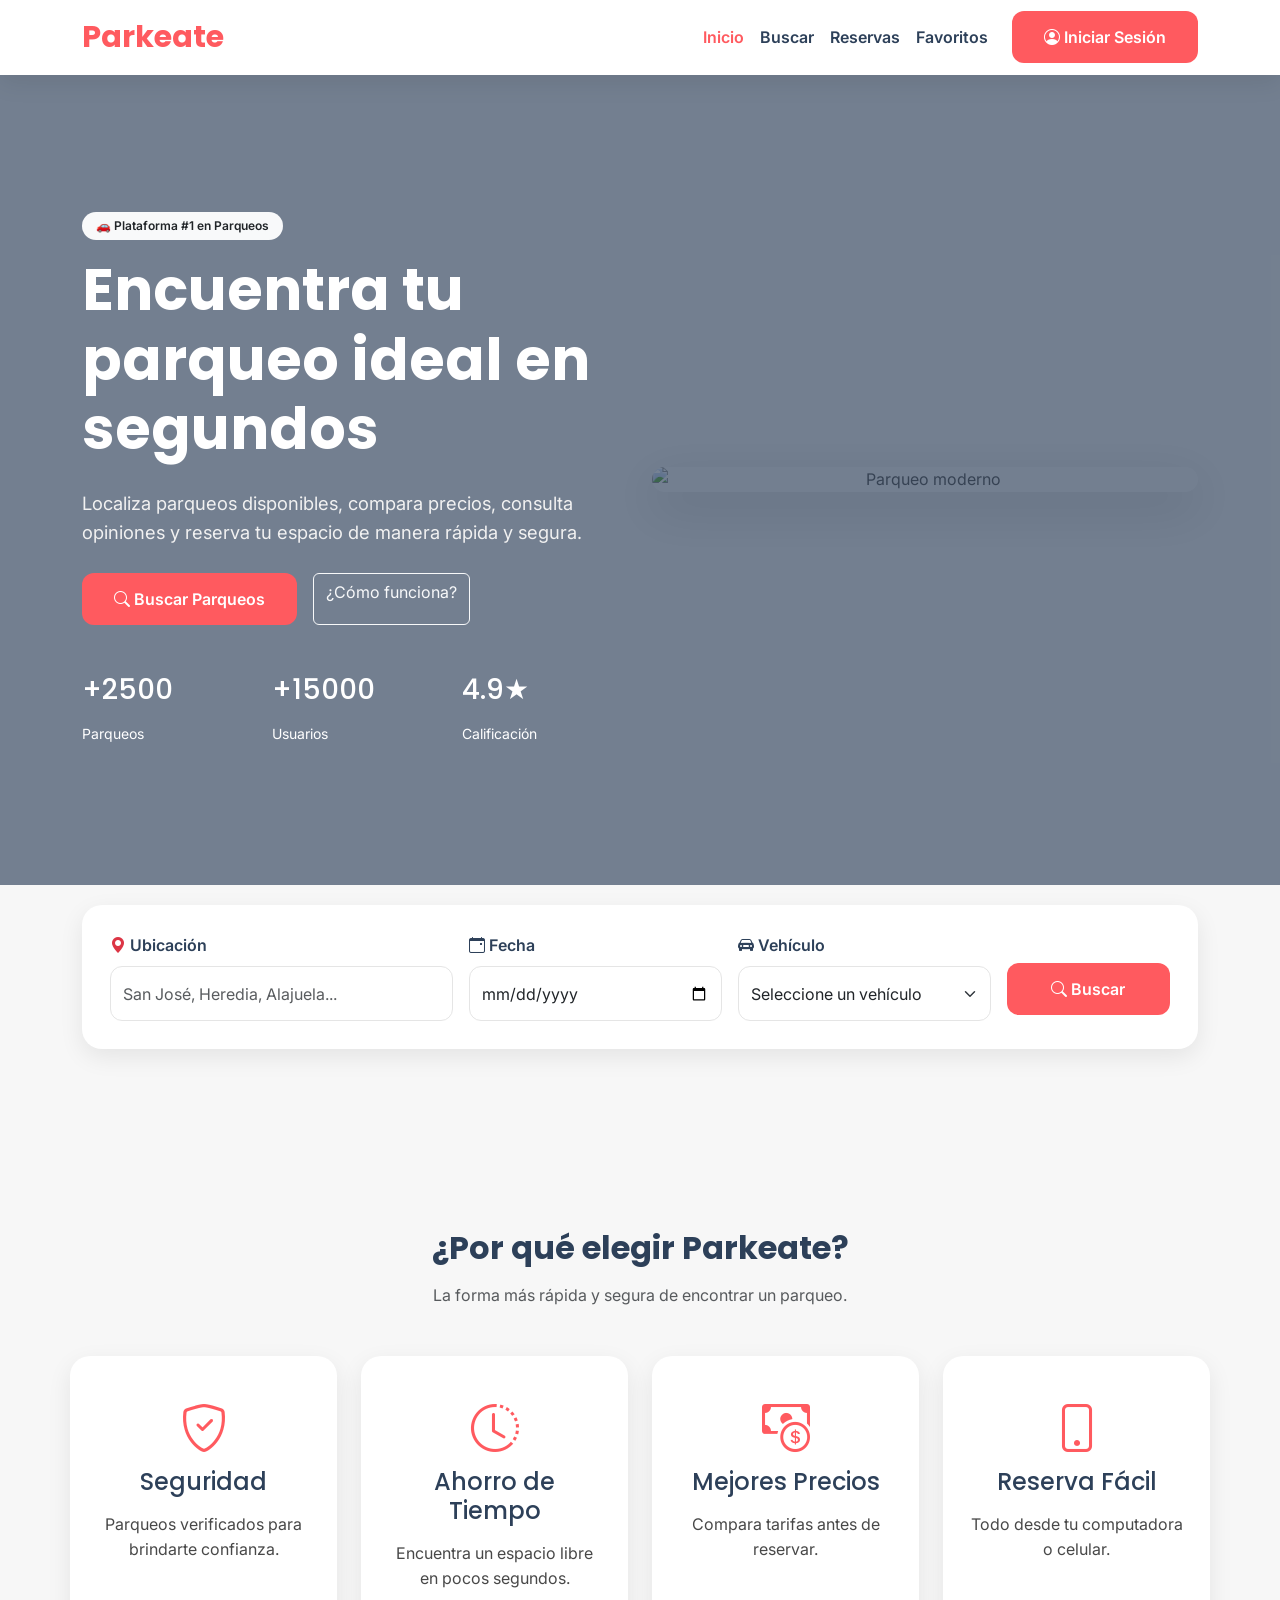
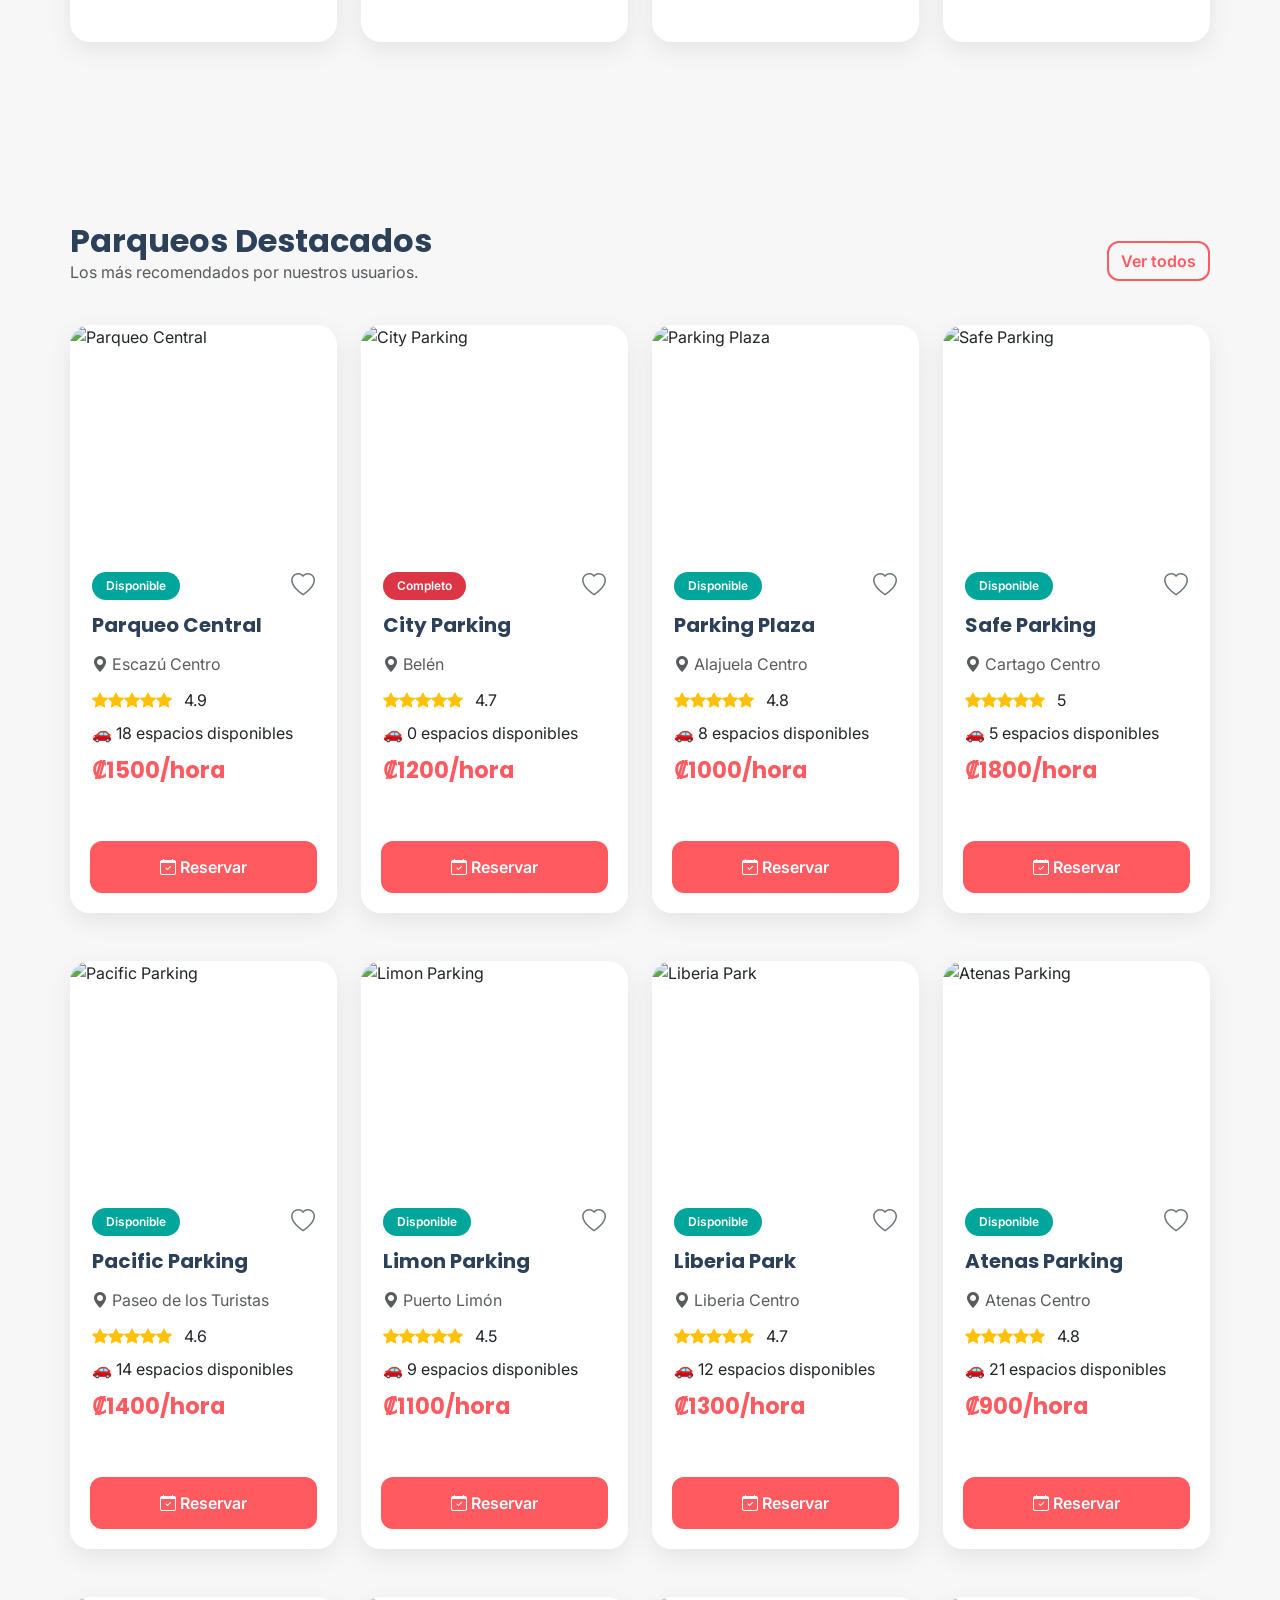
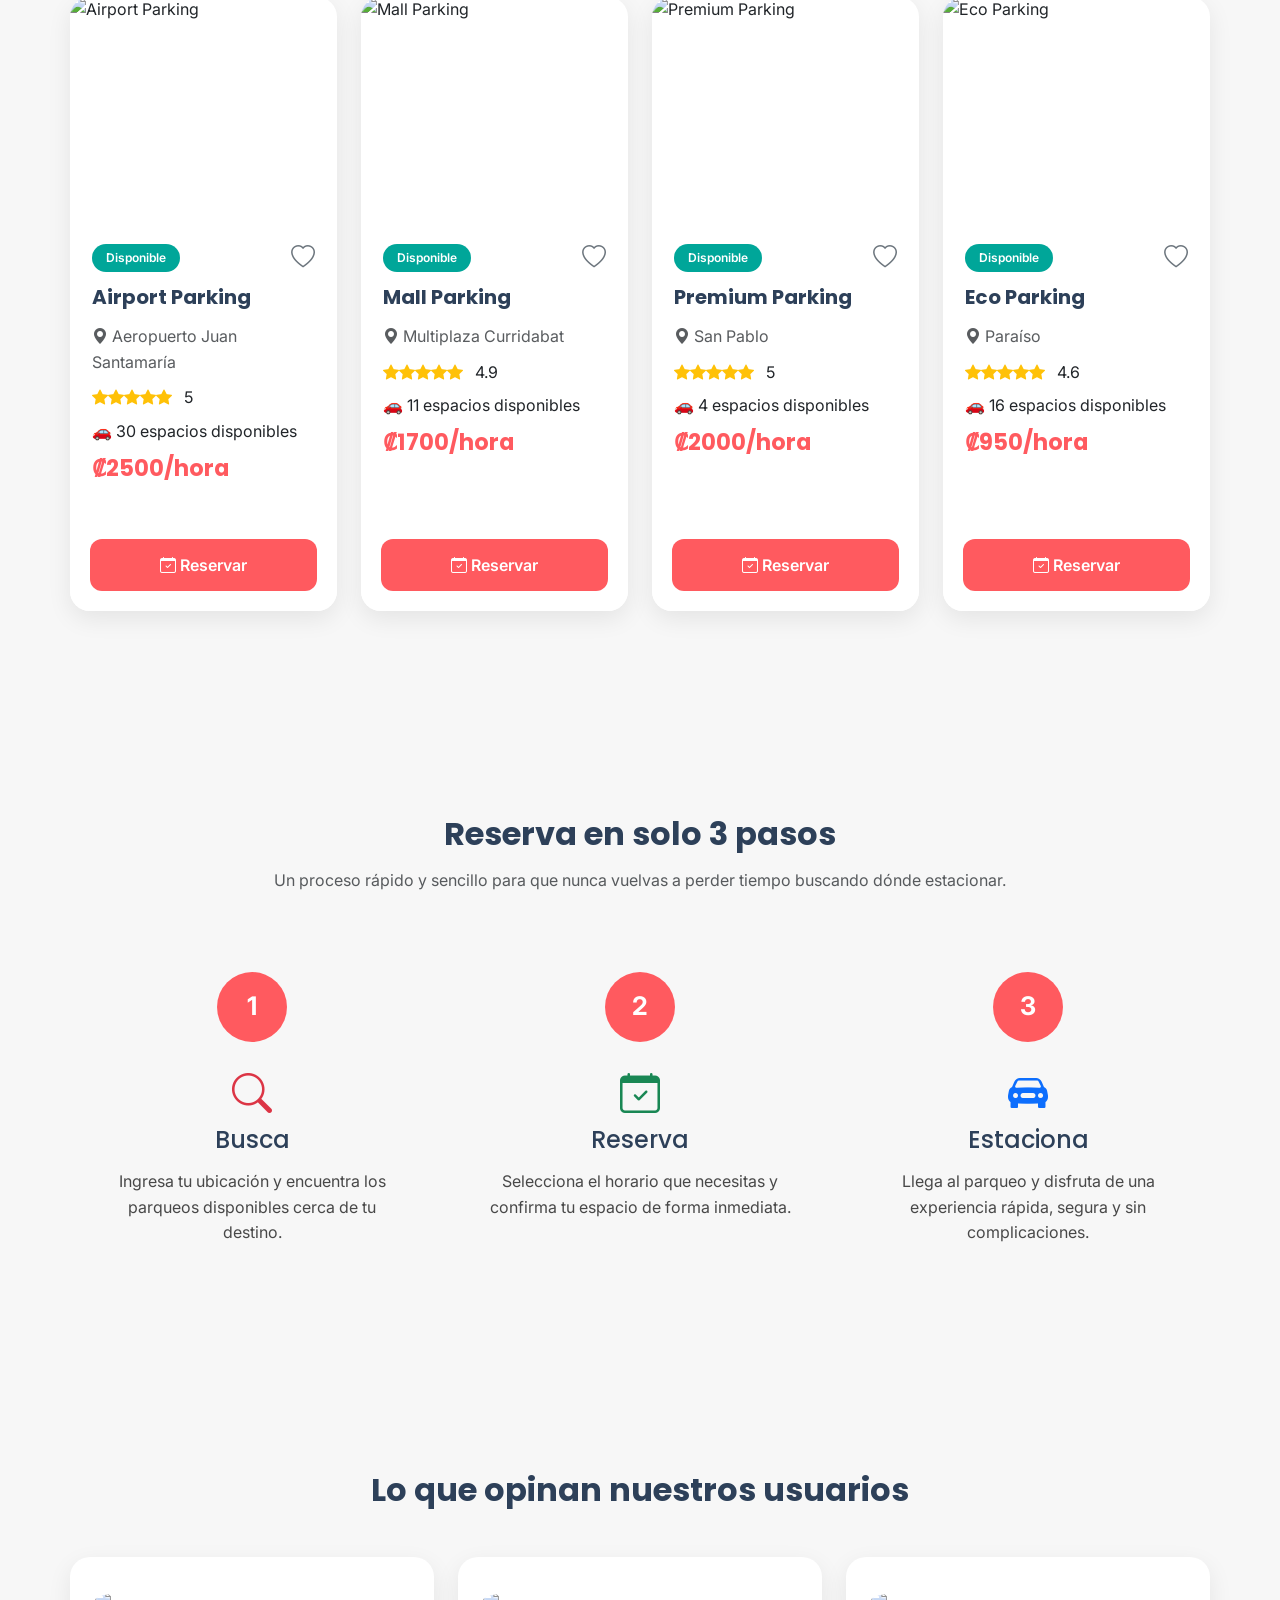
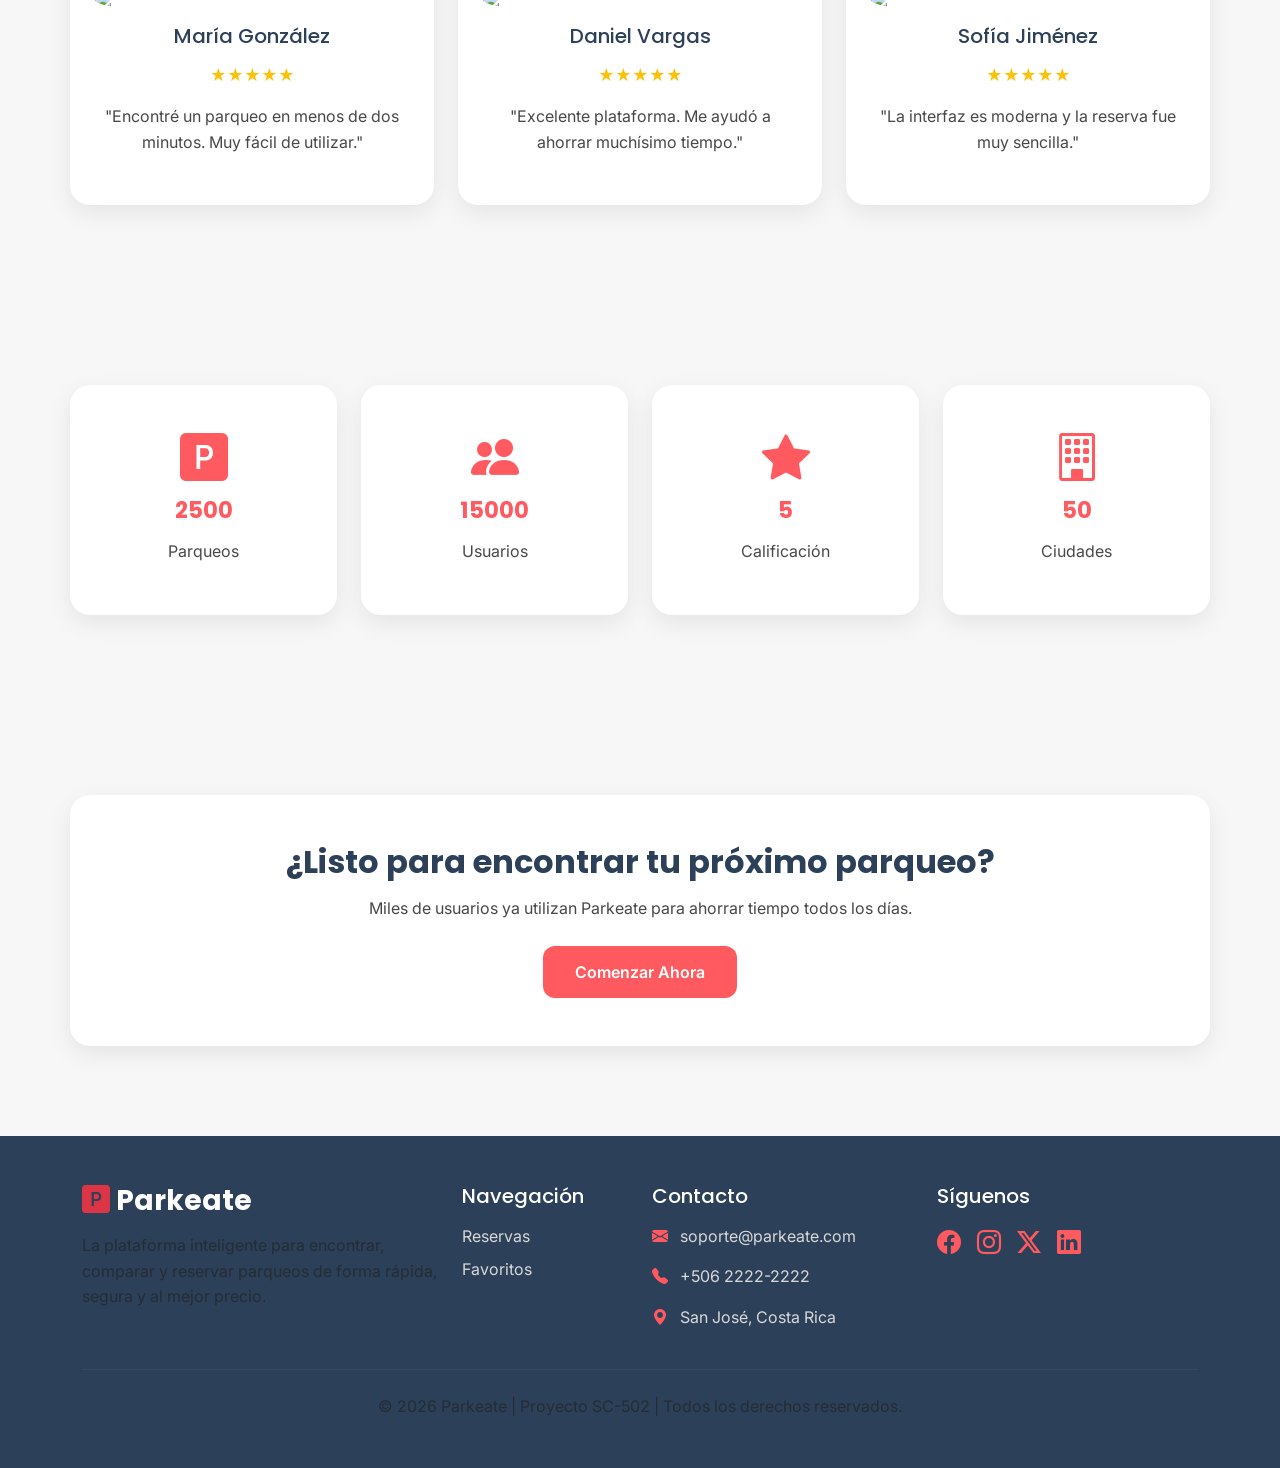
==== commit 17ebbc14: "Parche Arreglo y optimizacion, agregado del apartado de favoritos, implementacion datos en la memori" ====
--- a/index.html
+++ b/index.html
@@ -1,950 +1 @@
-<!DOCTYPE html>
-<html lang="es">
-
-<head>
-
-    <meta charset="UTF-8">
-    <meta name="viewport" content="width=device-width, initial-scale=1.0">
-
-    <title>Parkeate</title>
-
-    <!-- Bootstrap -->
-
-    <link href="https://cdn.jsdelivr.net/npm/bootstrap@5.3.7/dist/css/bootstrap.min.css" rel="stylesheet">
-
-    <!-- Bootstrap Icons -->
-
-    <link rel="stylesheet" href="https://cdn.jsdelivr.net/npm/bootstrap-icons@1.13.1/font/bootstrap-icons.min.css">
-
-    <!-- Google Fonts -->
-
-    <link
-        href="https://fonts.googleapis.com/css2?family=Poppins:wght@400;500;600;700&family=Inter:wght@300;400;500;600&display=swap"
-        rel="stylesheet">
-
-    <!-- CSS -->
-
-    <link rel="stylesheet" href="css/style.css">
-
-</head>
-
-<body>
-
-    <!-- ==========================
-            NAVBAR
-    =========================== -->
-
-    <nav class="navbar navbar-expand-lg sticky-top">
-
-        <div class="container">
-
-            <a class="navbar-brand" href="index.html">
-
-                Parkeate
-
-            </a>
-
-            <button class="navbar-toggler" type="button" data-bs-toggle="collapse" data-bs-target="#menu">
-
-                <span class="navbar-toggler-icon"></span>
-
-            </button>
-
-            <div class="collapse navbar-collapse" id="menu">
-
-                <ul class="navbar-nav ms-auto align-items-lg-center">
-
-                    <li class="nav-item">
-                        <a class="nav-link active" href="#">
-                            Inicio
-                        </a>
-                    </li>
-
-                    <li class="nav-item">
-                        <a class="nav-link" href="pages/buscar.html">
-                            Buscar
-                        </a>
-                    </li>
-
-                    <li class="nav-item">
-                        <a class="nav-link" href="pages/reservas.html">
-
-                            Reservas
-
-                        </a>
-                    </li>
-
-                    <li class="nav-item">
-                        <a class="nav-link" href="pages/favoritos.html">
-
-                            Favoritos
-
-                        </a>
-                    </li>
-
-                    <li class="nav-item ms-lg-3">
-
-                        <a href="pages/login.html" class="btn btn-parkeate">
-
-                            <i class="bi bi-person-circle"></i>
-
-                            Iniciar Sesión
-
-                        </a>
-
-                    </li>
-
-                </ul>
-
-            </div>
-
-        </div>
-
-    </nav>
-
-    <!-- ==========================
-                                    HERO
-                            =========================== -->
-
-    <section class="hero">
-
-        <div class="container">
-
-            <div class="row align-items-center">
-
-                <!-- TEXTO -->
-
-                <div class="col-lg-6">
-
-                    <div class="hero-contenido">
-
-                        <span class="badge bg-light text-dark mb-3">
-
-                            🚗 Plataforma #1 en Parqueos
-
-                        </span>
-
-                        <h1>
-
-                            Encuentra tu parqueo ideal en segundos
-
-                        </h1>
-
-                        <p>
-
-                            Localiza parqueos disponibles, compara precios,
-                            consulta opiniones y reserva tu espacio de manera
-                            rápida y segura.
-
-                        </p>
-
-                        <div class="d-flex gap-3 flex-wrap">
-
-                            <a href="pages/buscar.html" class="btn btn-parkeate">
-
-                                <i class="bi bi-search"></i>
-
-                                Buscar Parqueos
-
-                            </a>
-
-                            <a href="#como-funciona" class="btn btn-outline-light">
-
-                                ¿Cómo funciona?
-
-                            </a>
-
-                        </div>
-
-                        <div class="row mt-5">
-
-                            <div class="col-4">
-
-                                <h3 class="text-white">
-
-                                    +2500
-
-                                </h3>
-
-                                <small>
-
-                                    Parqueos
-
-                                </small>
-
-                            </div>
-
-                            <div class="col-4">
-
-                                <h3 class="text-white">
-
-                                    +15000
-
-                                </h3>
-
-                                <small>
-
-                                    Usuarios
-
-                                </small>
-
-                            </div>
-
-                            <div class="col-4">
-
-                                <h3 class="text-white">
-
-                                    4.9★
-
-                                </h3>
-
-                                <small>
-
-                                    Calificación
-
-                                </small>
-
-                            </div>
-
-                        </div>
-
-                    </div>
-
-                </div>
-
-                <!-- IMAGEN -->
-
-                <div class="col-lg-6 text-center">
-
-                    <img src="https://images.unsplash.com/photo-1506521781263-d8422e82f27a?auto=format&fit=crop&w=900&q=80"
-                        class="img-fluid rounded-4 shadow-lg" alt="Parqueo moderno">
-
-                </div>
-
-            </div>
-
-        </div>
-
-    </section>
-
-    <!-- ==========================
-            BUSCADOR
-    =========================== -->
-
-    <section class="container">
-
-        <div class="buscador">
-
-            <div class="row align-items-center g-3">
-
-                <div class="col-lg-4">
-
-                    <label class="form-label fw-semibold">
-
-                        <i class="bi bi-geo-alt-fill text-danger"></i>
-
-                        Ubicación
-
-                    </label>
-
-                    <input id="ubicacion" type="text" class="form-control" placeholder="San José, Heredia, Alajuela...">
-
-                </div>
-
-                <div class="col-lg-3">
-
-                    <label class="form-label fw-semibold">
-
-                        <i class="bi bi-calendar-event"></i>
-
-                        Fecha
-
-                    </label>
-
-                    <input id="fecha" type="date" class="form-control">
-
-                </div>
-
-                <div class="col-lg-3">
-
-                    <label class="form-label fw-semibold">
-
-                        <i class="bi bi-car-front-fill"></i>
-
-                        Vehículo
-
-                    </label>
-
-                    <select id="vehiculo" class="form-select">
-
-                        <option value="">Seleccione un vehículo</option>
-                        <option>Sedán</option>
-                        <option>SUV</option>
-                        <option>Motocicleta</option>
-                        <option>Pick Up</option>
-
-                    </select>
-
-                </div>
-
-                <div class="col-lg-2 d-grid">
-
-                    <button id="btnHeroBuscar" class="btn btn-parkeate mt-lg-4">
-
-                        <i class="bi bi-search"></i>
-
-                        Buscar
-
-                    </button>
-
-                </div>
-
-            </div>
-
-        </div>
-
-    </section>
-    <!-- ==========================
-            BENEFICIOS
-    =========================== -->
-
-    <section class="container seccion">
-
-        <div class="text-center mb-5">
-
-            <h2 class="titulo-seccion">
-
-                ¿Por qué elegir Parkeate?
-
-            </h2>
-
-            <p class="text-muted">
-
-                La forma más rápida y segura de encontrar un parqueo.
-
-            </p>
-
-        </div>
-
-        <div class="row g-4">
-
-            <div class="col-lg-3 col-md-6">
-
-                <div class="card-beneficio">
-
-                    <i class="bi bi-shield-check"></i>
-
-                    <h4>
-
-                        Seguridad
-
-                    </h4>
-
-                    <p>
-
-                        Parqueos verificados para brindarte confianza.
-
-                    </p>
-
-                </div>
-
-            </div>
-
-            <div class="col-lg-3 col-md-6">
-
-                <div class="card-beneficio">
-
-                    <i class="bi bi-clock-history"></i>
-
-                    <h4>
-
-                        Ahorro de Tiempo
-
-                    </h4>
-
-                    <p>
-
-                        Encuentra un espacio libre en pocos segundos.
-
-                    </p>
-
-                </div>
-
-            </div>
-
-            <div class="col-lg-3 col-md-6">
-
-                <div class="card-beneficio">
-
-                    <i class="bi bi-cash-coin"></i>
-
-                    <h4>
-
-                        Mejores Precios
-
-                    </h4>
-
-                    <p>
-
-                        Compara tarifas antes de reservar.
-
-                    </p>
-
-                </div>
-
-            </div>
-
-            <div class="col-lg-3 col-md-6">
-
-                <div class="card-beneficio">
-
-                    <i class="bi bi-phone"></i>
-
-                    <h4>
-
-                        Reserva Fácil
-
-                    </h4>
-
-                    <p>
-
-                        Todo desde tu computadora o celular.
-
-                    </p>
-
-                </div>
-
-            </div>
-
-        </div>
-
-    </section>
-
-    <!-- ==========================
-            PARQUEOS DESTACADOS
-    =========================== -->
-
-    <section class="container seccion">
-
-        <div class="d-flex justify-content-between align-items-center mb-4">
-
-            <div>
-
-                <h2 class="titulo-seccion mb-0">
-
-                    Parqueos Destacados
-
-                </h2>
-
-                <p class="text-muted">
-
-                    Los más recomendados por nuestros usuarios.
-
-                </p>
-
-            </div>
-
-            <a href="pages/buscar.html" class="btn btn-outline-parkeate">
-
-                Ver todos
-
-            </a>
-
-        </div>
-
-        <div id="contenedor-parqueos" class="row g-4">
-
-        </div>
-
-    </section>
-
-    <!-- ==========================
-            ¿CÓMO FUNCIONA?
-    =========================== -->
-
-    <section id="como-funciona" class="container seccion">
-
-        <div class="text-center mb-5">
-
-            <h2 class="titulo-seccion">
-
-                Reserva en solo 3 pasos
-
-            </h2>
-
-            <p class="text-muted">
-
-                Un proceso rápido y sencillo para que nunca vuelvas a perder tiempo buscando dónde estacionar.
-
-            </p>
-
-        </div>
-
-        <div class="row g-4">
-
-            <div class="col-lg-4">
-
-                <div class="paso">
-
-                    <div class="numero-paso">
-
-                        1
-
-                    </div>
-
-                    <i class="bi bi-search fs-1 text-danger mb-3"></i>
-
-                    <h4>
-
-                        Busca
-
-                    </h4>
-
-                    <p>
-
-                        Ingresa tu ubicación y encuentra los parqueos disponibles cerca de tu destino.
-
-                    </p>
-
-                </div>
-
-            </div>
-
-            <div class="col-lg-4">
-
-                <div class="paso">
-
-                    <div class="numero-paso">
-
-                        2
-
-                    </div>
-
-                    <i class="bi bi-calendar-check fs-1 text-success mb-3"></i>
-
-                    <h4>
-
-                        Reserva
-
-                    </h4>
-
-                    <p>
-
-                        Selecciona el horario que necesitas y confirma tu espacio de forma inmediata.
-
-                    </p>
-
-                </div>
-
-            </div>
-
-            <div class="col-lg-4">
-
-                <div class="paso">
-
-                    <div class="numero-paso">
-
-                        3
-
-                    </div>
-
-                    <i class="bi bi-car-front-fill fs-1 text-primary mb-3"></i>
-
-                    <h4>
-
-                        Estaciona
-
-                    </h4>
-
-                    <p>
-
-                        Llega al parqueo y disfruta de una experiencia rápida, segura y sin complicaciones.
-
-                    </p>
-
-                </div>
-
-            </div>
-
-        </div>
-
-    </section>
-
-    <!-- ==========================
-            TESTIMONIOS
-    =========================== -->
-
-    <section class="container seccion">
-
-        <div class="text-center mb-5">
-
-            <h2 class="titulo-seccion">
-
-                Lo que opinan nuestros usuarios
-
-            </h2>
-
-        </div>
-
-        <div class="row g-4">
-
-            <div class="col-lg-4">
-
-                <div class="card-beneficio">
-
-                    <img src="https://randomuser.me/api/portraits/women/45.jpg" class="rounded-circle mb-3" width="90">
-
-                    <h5>
-
-                        María González
-
-                    </h5>
-
-                    <p class="text-warning">
-
-                        ★★★★★
-
-                    </p>
-
-                    <p>
-
-                        "Encontré un parqueo en menos de dos minutos. Muy fácil de utilizar."
-
-                    </p>
-
-                </div>
-
-            </div>
-
-            <div class="col-lg-4">
-
-                <div class="card-beneficio">
-
-                    <img src="https://randomuser.me/api/portraits/men/22.jpg" class="rounded-circle mb-3" width="90">
-
-                    <h5>
-
-                        Daniel Vargas
-
-                    </h5>
-
-                    <p class="text-warning">
-
-                        ★★★★★
-
-                    </p>
-
-                    <p>
-
-                        "Excelente plataforma. Me ayudó a ahorrar muchísimo tiempo."
-
-                    </p>
-
-                </div>
-
-            </div>
-
-            <div class="col-lg-4">
-
-                <div class="card-beneficio">
-
-                    <img src="https://randomuser.me/api/portraits/women/12.jpg" class="rounded-circle mb-3" width="90">
-
-                    <h5>
-
-                        Sofía Jiménez
-
-                    </h5>
-
-                    <p class="text-warning">
-
-                        ★★★★★
-
-                    </p>
-
-                    <p>
-
-                        "La interfaz es moderna y la reserva fue muy sencilla."
-
-                    </p>
-
-                </div>
-
-            </div>
-
-        </div>
-
-    </section>
-
-    <!-- ==========================
-            ESTADÍSTICAS
-    =========================== -->
-    <section class="container seccion">
-
-        <div class="row text-center g-4">
-
-            <div class="col-md-3">
-
-                <div class="card-beneficio">
-
-                    <i class="bi bi-p-square-fill"></i>
-
-                    <h2 class="precio contador" data-valor="2500">
-
-                        0
-
-                    </h2>
-
-                    <p>
-
-                        Parqueos
-
-                    </p>
-
-                </div>
-
-            </div>
-
-            <div class="col-md-3">
-
-                <div class="card-beneficio">
-
-                    <i class="bi bi-people-fill"></i>
-
-                    <h2 class="precio contador" data-valor="15000">
-
-                        0
-
-                    </h2>
-
-                    <p>
-
-                        Usuarios
-
-                    </p>
-
-                </div>
-
-            </div>
-
-            <div class="col-md-3">
-
-                <div class="card-beneficio">
-
-                    <i class="bi bi-star-fill"></i>
-
-                    <h2 class="precio contador" data-valor="5">
-
-                        0
-
-                    </h2>
-
-                    <p>
-
-                        Calificación
-
-                    </p>
-
-                </div>
-
-            </div>
-
-            <div class="col-md-3">
-
-                <div class="card-beneficio">
-
-                    <i class="bi bi-building"></i>
-
-                    <h2 class="precio contador" data-valor="50">
-
-                        0
-
-                    </h2>
-
-                    <p>
-
-                        Ciudades
-
-                    </p>
-
-                </div>
-
-            </div>
-
-        </div>
-
-    </section>
-    <!-- ==========================
-            LLAMADO A LA ACCIÓN
-    =========================== -->
-
-    <section class="container seccion">
-
-        <div class="card-beneficio text-center p-5">
-
-            <h2 class="titulo-seccion">
-
-                ¿Listo para encontrar tu próximo parqueo?
-
-            </h2>
-
-            <p class="mb-4">
-
-                Miles de usuarios ya utilizan Parkeate para ahorrar tiempo todos los días.
-
-            </p>
-
-            <a href="pages/buscar.html" class="btn btn-parkeate">
-
-                Comenzar Ahora
-
-            </a>
-
-        </div>
-
-    </section>
-    <!-- ==========================
-            FOOTER
-    =========================== -->
-
-    <footer class="footer py-5">
-
-        <div class="container">
-
-            <div class="row gy-4">
-
-                <div class="col-lg-4">
-
-                    <h3 class="fw-bold mb-3">
-
-                        <i class="bi bi-p-square-fill text-danger"></i>
-                        Parkeate
-
-                    </h3>
-
-                    <p class="text-muted">
-
-                        La plataforma inteligente para encontrar,
-                        comparar y reservar parqueos de forma rápida,
-                        segura y al mejor precio.
-
-                    </p>
-
-                </div>
-
-                <div class="col-lg-2">
-
-                    <h5 class="mb-3">
-
-                        Navegación
-
-                    </h5>
-
-                    <ul class="list-unstyled">
-
-                        <li class="mb-2">
-
-                            <a href="pages/reservas.html">
-
-                                Reservas
-
-                            </a>
-
-                        </li>
-
-                        <li class="mb-2">
-
-                            <a href="pages/favoritos.html">
-
-                                Favoritos
-
-                            </a>
-
-                        </li>
-
-                    </ul>
-
-                </div>
-
-                <div class="col-lg-3">
-
-                    <h5 class="mb-3">
-
-                        Contacto
-
-                    </h5>
-
-                    <p>
-
-                        <i class="bi bi-envelope-fill me-2"></i>
-
-                        soporte@parkeate.com
-
-                    </p>
-
-                    <p>
-
-                        <i class="bi bi-telephone-fill me-2"></i>
-
-                        +506 2222-2222
-
-                    </p>
-
-                    <p>
-
-                        <i class="bi bi-geo-alt-fill me-2"></i>
-
-                        San José, Costa Rica
-
-                    </p>
-
-                </div>
-
-                <div class="col-lg-3">
-
-                    <h5 class="mb-3">
-
-                        Síguenos
-
-                    </h5>
-
-                    <div class="d-flex gap-3 fs-4">
-
-                        <a href="#"><i class="bi bi-facebook"></i></a>
-
-                        <a href="#"><i class="bi bi-instagram"></i></a>
-
-                        <a href="#"><i class="bi bi-twitter-x"></i></a>
-
-                        <a href="#"><i class="bi bi-linkedin"></i></a>
-
-                    </div>
-
-                </div>
-
-            </div>
-
-            <hr class="my-4">
-
-            <div class="text-center text-muted">
-
-                © 2026 Parkeate | Proyecto SC-502 |
-                Todos los derechos reservados.
-
-            </div>
-
-        </div>
-
-    </footer>
-
-    <!-- Bootstrap -->
-
-    <script src="https://cdn.jsdelivr.net/npm/bootstrap@5.3.7/dist/js/bootstrap.bundle.min.js"></script>
-
-    <!-- JavaScript 
-
-    <script src="js/app.js"></script>
-
-</body>
-
-</html>+<!DOCTYPE html><html lang="es"><head><meta charset="UTF-8"><meta name="viewport" content="width=device-width, initial-scale=1.0"><title>Parkeate</title><link href="https://cdn.jsdelivr.net/npm/bootstrap@5.3.7/dist/css/bootstrap.min.css" rel="stylesheet"><link rel="stylesheet" href="https://cdn.jsdelivr.net/npm/bootstrap-icons@1.13.1/font/bootstrap-icons.min.css"><link href="https://fonts.googleapis.com/css2?family=Poppins:wght@400;500;600;700&family=Inter:wght@300;400;500;600&display=swap" rel="stylesheet"><link rel="stylesheet" href="css/style.css"></head><body><nav class="navbar navbar-expand-lg sticky-top"><div class="container"><a class="navbar-brand" href="index.html"> Parkeate </a><button class="navbar-toggler" type="button" data-bs-toggle="collapse" data-bs-target="#menu"><span class="navbar-toggler-icon"></span></button><div class="collapse navbar-collapse" id="menu"><ul class="navbar-nav ms-auto align-items-lg-center"><li class="nav-item"><a class="nav-link active" href="#"> Inicio </a></li><li class="nav-item"><a class="nav-link" href="pages/buscar.html"> Buscar </a></li><li class="nav-item"><a class="nav-link" href="pages/reservas.html"> Reservas </a></li><li class="nav-item"><a class="nav-link" href="pages/favoritos.html"> Favoritos </a></li><li class="nav-item ms-lg-3"><a href="pages/login.html" class="btn btn-parkeate"><i class="bi bi-person-circle"></i> Iniciar Sesión </a></li></ul></div></div></nav><section class="hero"><div class="container"><div class="row align-items-center"><div class="col-lg-6"><div class="hero-contenido"><span class="badge bg-light text-dark mb-3"> 🚗 Plataforma #1 en Parqueos </span><h1> Encuentra tu parqueo ideal en segundos </h1><p> Localiza parqueos disponibles, compara precios, consulta opiniones y reserva tu espacio de manera rápida y segura. </p><div class="d-flex gap-3 flex-wrap"><a href="pages/buscar.html" class="btn btn-parkeate"><i class="bi bi-search"></i> Buscar Parqueos </a><a href="#como-funciona" class="btn btn-outline-light"> ¿Cómo funciona? </a></div><div class="row mt-5"><div class="col-4"><h3 class="text-white"> +2500 </h3><small> Parqueos </small></div><div class="col-4"><h3 class="text-white"> +15000 </h3><small> Usuarios </small></div><div class="col-4"><h3 class="text-white"> 4.9★ </h3><small> Calificación </small></div></div></div></div><div class="col-lg-6 text-center"><img src="https://images.unsplash.com/photo-1506521781263-d8422e82f27a?auto=format&fit=crop&w=900&q=80" class="img-fluid rounded-4 shadow-lg" alt="Parqueo moderno"></div></div></div></section><section class="container"><div class="buscador"><div class="row align-items-center g-3"><div class="col-lg-4"><label class="form-label fw-semibold"><i class="bi bi-geo-alt-fill text-danger"></i> Ubicación </label><input id="ubicacion" type="text" class="form-control" placeholder="San José, Heredia, Alajuela..."></div><div class="col-lg-3"><label class="form-label fw-semibold"><i class="bi bi-calendar-event"></i> Fecha </label><input id="fecha" type="date" class="form-control"></div><div class="col-lg-3"><label class="form-label fw-semibold"><i class="bi bi-car-front-fill"></i> Vehículo </label><select id="vehiculo" class="form-select"><option value="">Seleccione un vehículo</option><option>Sedán</option><option>SUV</option><option>Motocicleta</option><option>Pick Up</option></select></div><div class="col-lg-2 d-grid"><button id="btnHeroBuscar" class="btn btn-parkeate mt-lg-4"><i class="bi bi-search"></i> Buscar </button></div></div></div></section><section class="container seccion"><div class="text-center mb-5"><h2 class="titulo-seccion"> ¿Por qué elegir Parkeate? </h2><p class="text-muted"> La forma más rápida y segura de encontrar un parqueo. </p></div><div class="row g-4"><div class="col-lg-3 col-md-6"><div class="card-beneficio"><i class="bi bi-shield-check"></i><h4> Seguridad </h4><p> Parqueos verificados para brindarte confianza. </p></div></div><div class="col-lg-3 col-md-6"><div class="card-beneficio"><i class="bi bi-clock-history"></i><h4> Ahorro de Tiempo </h4><p> Encuentra un espacio libre en pocos segundos. </p></div></div><div class="col-lg-3 col-md-6"><div class="card-beneficio"><i class="bi bi-cash-coin"></i><h4> Mejores Precios </h4><p> Compara tarifas antes de reservar. </p></div></div><div class="col-lg-3 col-md-6"><div class="card-beneficio"><i class="bi bi-phone"></i><h4> Reserva Fácil </h4><p> Todo desde tu computadora o celular. </p></div></div></div></section><section class="container seccion"><div class="d-flex justify-content-between align-items-center mb-4"><div><h2 class="titulo-seccion mb-0"> Parqueos Destacados </h2><p class="text-muted"> Los más recomendados por nuestros usuarios. </p></div><a href="pages/buscar.html" class="btn btn-outline-parkeate"> Ver todos </a></div><div id="contenedor-parqueos" class="row g-4"></div></section><section id="como-funciona" class="container seccion"><div class="text-center mb-5"><h2 class="titulo-seccion"> Reserva en solo 3 pasos </h2><p class="text-muted"> Un proceso rápido y sencillo para que nunca vuelvas a perder tiempo buscando dónde estacionar. </p></div><div class="row g-4"><div class="col-lg-4"><div class="paso"><div class="numero-paso"> 1 </div><i class="bi bi-search fs-1 text-danger mb-3"></i><h4> Busca </h4><p> Ingresa tu ubicación y encuentra los parqueos disponibles cerca de tu destino. </p></div></div><div class="col-lg-4"><div class="paso"><div class="numero-paso"> 2 </div><i class="bi bi-calendar-check fs-1 text-success mb-3"></i><h4> Reserva </h4><p> Selecciona el horario que necesitas y confirma tu espacio de forma inmediata. </p></div></div><div class="col-lg-4"><div class="paso"><div class="numero-paso"> 3 </div><i class="bi bi-car-front-fill fs-1 text-primary mb-3"></i><h4> Estaciona </h4><p> Llega al parqueo y disfruta de una experiencia rápida, segura y sin complicaciones. </p></div></div></div></section><section class="container seccion"><div class="text-center mb-5"><h2 class="titulo-seccion"> Lo que opinan nuestros usuarios </h2></div><div class="row g-4"><div class="col-lg-4"><div class="card-beneficio"><img src="https://randomuser.me/api/portraits/women/45.jpg" class="rounded-circle mb-3" width="90"><h5> María González </h5><p class="text-warning"> ★★★★★ </p><p> "Encontré un parqueo en menos de dos minutos. Muy fácil de utilizar." </p></div></div><div class="col-lg-4"><div class="card-beneficio"><img src="https://randomuser.me/api/portraits/men/22.jpg" class="rounded-circle mb-3" width="90"><h5> Daniel Vargas </h5><p class="text-warning"> ★★★★★ </p><p> "Excelente plataforma. Me ayudó a ahorrar muchísimo tiempo." </p></div></div><div class="col-lg-4"><div class="card-beneficio"><img src="https://randomuser.me/api/portraits/women/12.jpg" class="rounded-circle mb-3" width="90"><h5> Sofía Jiménez </h5><p class="text-warning"> ★★★★★ </p><p> "La interfaz es moderna y la reserva fue muy sencilla." </p></div></div></div></section><section class="container seccion"><div class="row text-center g-4"><div class="col-md-3"><div class="card-beneficio"><i class="bi bi-p-square-fill"></i><h2 class="precio contador" data-valor="2500"> 0 </h2><p> Parqueos </p></div></div><div class="col-md-3"><div class="card-beneficio"><i class="bi bi-people-fill"></i><h2 class="precio contador" data-valor="15000"> 0 </h2><p> Usuarios </p></div></div><div class="col-md-3"><div class="card-beneficio"><i class="bi bi-star-fill"></i><h2 class="precio contador" data-valor="5"> 0 </h2><p> Calificación </p></div></div><div class="col-md-3"><div class="card-beneficio"><i class="bi bi-building"></i><h2 class="precio contador" data-valor="50"> 0 </h2><p> Ciudades </p></div></div></div></section><section class="container seccion"><div class="card-beneficio text-center p-5"><h2 class="titulo-seccion"> ¿Listo para encontrar tu próximo parqueo? </h2><p class="mb-4"> Miles de usuarios ya utilizan Parkeate para ahorrar tiempo todos los días. </p><a href="pages/buscar.html" class="btn btn-parkeate"> Comenzar Ahora </a></div></section><footer class="footer py-5"><div class="container"><div class="row gy-4"><div class="col-lg-4"><h3 class="fw-bold mb-3"><i class="bi bi-p-square-fill text-danger"></i> Parkeate </h3><p class="text-muted"> La plataforma inteligente para encontrar, comparar y reservar parqueos de forma rápida, segura y al mejor precio. </p></div><div class="col-lg-2"><h5 class="mb-3"> Navegación </h5><ul class="list-unstyled"><li class="mb-2"><a href="pages/reservas.html"> Reservas </a></li><li class="mb-2"><a href="pages/favoritos.html"> Favoritos </a></li></ul></div><div class="col-lg-3"><h5 class="mb-3"> Contacto </h5><p><i class="bi bi-envelope-fill me-2"></i> soporte@parkeate.com </p><p><i class="bi bi-telephone-fill me-2"></i> +506 2222-2222 </p><p><i class="bi bi-geo-alt-fill me-2"></i> San José, Costa Rica </p></div><div class="col-lg-3"><h5 class="mb-3"> Síguenos </h5><div class="d-flex gap-3 fs-4"><a href="#"><i class="bi bi-facebook"></i></a><a href="#"><i class="bi bi-instagram"></i></a><a href="#"><i class="bi bi-twitter-x"></i></a><a href="#"><i class="bi bi-linkedin"></i></a></div></div></div><hr class="my-4"><div class="text-center text-muted"> © 2026 Parkeate | Proyecto SC-502 | Todos los derechos reservados. </div></div></footer><script src="https://cdn.jsdelivr.net/npm/bootstrap@5.3.7/dist/js/bootstrap.bundle.min.js"></script><script src="js/app.js"></script></body></html>
--- a/css/style.css
+++ b/css/style.css
@@ -1,1317 +1 @@
-/* ==========================================
-   PARKEATE
-   SC-502 Desarrollo de Aplicaciones Web
-   style.css
-   ========================================== */
-
-/* ==========================================
-   VARIABLES
-========================================== */
-
-:root{
-
-    --color-primario:#FF5A5F;
-    --color-secundario:#00A699;
-    --color-oscuro:#2D4059;
-    --color-fondo:#F7F7F7;
-    --color-texto:#484848;
-    --color-blanco:#FFFFFF;
-    --color-borde:#E5E5E5;
-
-    --fuente-titulo:'Poppins',sans-serif;
-    --fuente-texto:'Inter',sans-serif;
-
-    --sombra:0 8px 25px rgba(0,0,0,.08);
-    --radio:18px;
-    --transicion:.30s;
-
-}
-
-/* ==========================================
-   RESET
-========================================== */
-
-*{
-
-    margin:0;
-    padding:0;
-    box-sizing:border-box;
-
-}
-
-html{
-
-    scroll-behavior:smooth;
-
-}
-
-body{
-
-    font-family:var(--fuente-texto);
-
-    background:var(--color-fondo);
-
-    color:var(--color-texto);
-
-    line-height:1.6;
-
-}
-
-img{
-
-    max-width:100%;
-    display:block;
-
-}
-
-a{
-
-    text-decoration:none;
-
-}
-
-ul{
-
-    list-style:none;
-
-}
-
-section{
-
-    padding:90px 0;
-
-}
-
-/* ==========================================
-   TIPOGRAFÍAS
-========================================== */
-
-h1,
-h2,
-h3,
-h4,
-h5,
-h6{
-
-    font-family:var(--fuente-titulo);
-
-    color:var(--color-oscuro);
-
-    margin-bottom:15px;
-
-}
-
-p{
-
-    margin-bottom:15px;
-
-}
-
-/* ==========================================
-   UTILIDADES
-========================================== */
-
-.titulo-seccion{
-
-    text-align:center;
-
-    font-weight:700;
-
-    margin-bottom:15px;
-
-}
-
-.subtitulo-seccion{
-
-    text-align:center;
-
-    color:#777;
-
-    max-width:700px;
-
-    margin:auto;
-
-    margin-bottom:60px;
-
-}
-
-.seccion{
-
-    padding:90px 0;
-
-}
-
-.sombra{
-
-    box-shadow:var(--sombra);
-
-}
-
-.rounded-xl{
-
-    border-radius:var(--radio);
-
-}
-
-.fade-up{
-
-    animation:fadeUp .8s ease;
-
-}
-
-/* ==========================================
-   NAVBAR
-========================================== */
-
-.navbar{
-
-    background:var(--color-blanco);
-
-    box-shadow:var(--sombra);
-
-    transition:var(--transicion);
-
-}
-
-.navbar-brand{
-
-    font-family:var(--fuente-titulo);
-
-    font-size:1.9rem;
-
-    font-weight:700;
-
-    color:var(--color-primario)!important;
-
-}
-
-.nav-link{
-
-    color:var(--color-oscuro)!important;
-
-    font-weight:600;
-
-    transition:var(--transicion);
-
-}
-
-.nav-link:hover{
-
-    color:var(--color-primario)!important;
-
-}
-
-.nav-link.active{
-
-    color:var(--color-primario)!important;
-
-}
-
-.navbar-toggler{
-
-    border:none;
-
-}
-
-.navbar-toggler:focus{
-
-    box-shadow:none;
-
-}
-/* ==========================================
-   HERO
-========================================== */
-
-.hero{
-
-    background:url("https://images.unsplash.com/photo-1573348722427-f1d6819fdf98?auto=format&fit=crop&w=1800&q=80");
-
-    background-size:cover;
-
-    background-position:center;
-
-    min-height:90vh;
-
-    display:flex;
-
-    align-items:center;
-
-    position:relative;
-
-}
-
-.hero::before{
-
-    content:"";
-
-    position:absolute;
-
-    inset:0;
-
-    background:rgba(45,64,89,.65);
-
-}
-
-.hero-contenido{
-
-    position:relative;
-
-    z-index:2;
-
-    color:var(--color-blanco);
-
-    max-width:650px;
-
-}
-
-.hero-contenido h1{
-
-    font-size:3.6rem;
-
-    color:white;
-
-    font-weight:700;
-
-}
-
-.hero-contenido p{
-
-    margin:25px 0;
-
-    font-size:1.15rem;
-
-    color:#f1f1f1;
-
-}
-
-/* ==========================================
-   HERO INTERNO
-========================================== */
-
-.hero-buscar{
-
-    background:linear-gradient(135deg,#ffffff,#f5f7fa);
-
-    border-bottom:1px solid var(--color-borde);
-
-}
-
-.hero-buscar h1{
-
-    font-size:3rem;
-
-    font-weight:700;
-
-}
-
-.hero-buscar p{
-
-    max-width:750px;
-
-    margin:auto;
-
-}
-
-/* ==========================================
-   BOTONES
-========================================== */
-
-.btn-parkeate{
-
-    background:var(--color-primario);
-
-    color:white;
-
-    border:none;
-
-    border-radius:12px;
-
-    padding:14px 32px;
-
-    font-weight:600;
-
-    transition:var(--transicion);
-
-}
-
-.btn-parkeate:hover{
-
-    background:#e5484d;
-
-    color:white;
-
-    transform:translateY(-3px);
-
-}
-
-.btn-secundario{
-
-    background:var(--color-secundario);
-
-    color:white;
-
-    border:none;
-
-    border-radius:12px;
-
-    padding:14px 32px;
-
-    transition:var(--transicion);
-
-}
-
-.btn-secundario:hover{
-
-    background:#00897d;
-
-    color:white;
-
-    transform:translateY(-3px);
-
-}
-
-.btn-outline-parkeate{
-
-    border:2px solid var(--color-primario);
-
-    color:var(--color-primario);
-
-    border-radius:12px;
-
-    font-weight:600;
-
-}
-
-.btn-outline-parkeate:hover{
-
-    background:var(--color-primario);
-
-    color:white;
-
-}
-
-/* ==========================================
-   BUSCADOR
-========================================== */
-
-.buscador{
-
-    background:white;
-
-    border-radius:20px;
-
-    padding:28px;
-
-    margin-top:-70px;
-
-    position:relative;
-
-    z-index:10;
-
-    box-shadow:var(--sombra);
-
-}
-
-.buscador .form-control,
-
-.buscador .form-select{
-
-    height:55px;
-
-    border-radius:12px;
-
-}
-
-.buscador label{
-
-    font-weight:600;
-
-}
-
-/* ==========================================
-   CONTADORES
-========================================== */
-
-.contador{
-
-    font-size:2.5rem;
-
-    font-weight:700;
-
-    color:var(--color-primario);
-
-}
-
-.estadistica{
-
-    text-align:center;
-
-    padding:20px;
-
-}
-
-.estadistica p{
-
-    margin-top:10px;
-
-    margin-bottom:0;
-
-}
-
-/* ==========================================
-   CTA
-========================================== */
-
-.cta{
-
-    background:linear-gradient(135deg,
-    var(--color-primario),
-    #ff7a7f);
-
-    color:white;
-
-    border-radius:25px;
-
-    padding:60px;
-
-    text-align:center;
-
-}
-
-.cta h2{
-
-    color:white;
-
-    margin-bottom:20px;
-
-}
-
-.cta p{
-
-    color:#fff;
-
-    max-width:700px;
-
-    margin:auto;
-
-    margin-bottom:30px;
-
-}
-
-/* ==========================================
-   BENEFICIOS
-========================================== */
-
-.card-beneficio{
-
-    background:var(--color-blanco);
-
-    border:none;
-
-    border-radius:20px;
-
-    padding:35px 25px;
-
-    text-align:center;
-
-    box-shadow:var(--sombra);
-
-    transition:var(--transicion);
-
-    height:100%;
-
-}
-
-.card-beneficio:hover{
-
-    transform:translateY(-8px);
-
-}
-
-.card-beneficio i{
-
-    font-size:3rem;
-
-    color:var(--color-primario);
-
-    margin-bottom:20px;
-
-}
-
-.card-beneficio h4{
-
-    margin-bottom:15px;
-
-}
-
-/* ==========================================
-   TARJETAS DE PARQUEOS
-========================================== */
-
-.tarjeta-parqueo{
-
-    border:none;
-
-    border-radius:20px;
-
-    overflow:hidden;
-
-    transition:.35s;
-
-    box-shadow:var(--sombra);
-
-    background:#fff;
-
-}
-
-.tarjeta-parqueo:hover{
-
-    transform:translateY(-8px);
-
-    box-shadow:0 15px 35px rgba(0,0,0,.15);
-
-}
-
-.tarjeta-parqueo img{
-
-    height:220px;
-
-    width:100%;
-
-    object-fit:cover;
-
-    transition:.4s;
-
-}
-
-.tarjeta-parqueo:hover img{
-
-    transform:scale(1.08);
-
-}
-
-.tarjeta-parqueo .card-body{
-
-    padding:22px;
-
-}
-
-.tarjeta-parqueo h5{
-
-    font-weight:700;
-
-}
-
-.tarjeta-parqueo p{
-
-    margin-bottom:10px;
-
-}
-
-.tarjeta-parqueo .card-footer{
-
-    background:#fff;
-
-    border:none;
-
-    padding:20px;
-
-}
-
-/* ==========================================
-   FAVORITOS
-========================================== */
-
-.favorito{
-
-    cursor:pointer;
-
-    transition:.3s;
-
-}
-
-.favorito:hover{
-
-    transform:scale(1.25);
-
-}
-
-.bi-heart-fill{
-
-    color:#FF5A5F !important;
-
-}
-
-/* ==========================================
-   PRECIO
-========================================== */
-
-.precio{
-
-    color:var(--color-primario);
-
-    font-size:1.4rem;
-
-    font-weight:700;
-
-}
-
-/* ==========================================
-   BADGES
-========================================== */
-
-.badge{
-
-    border-radius:30px;
-
-    padding:8px 14px;
-
-    font-weight:600;
-
-}
-
-.badge.bg-success{
-
-    background:var(--color-secundario)!important;
-
-}
-
-.badge.bg-danger{
-
-    background:#dc3545!important;
-
-}
-
-/* ==========================================
-   ESTRELLAS
-========================================== */
-
-.bi-star-fill{
-
-    color:#ffc107;
-
-}
-
-.bi-star{
-
-    color:#ffc107;
-
-}
-
-/* ==========================================
-   CÓMO FUNCIONA
-========================================== */
-
-.paso{
-
-    text-align:center;
-
-    padding:30px;
-
-}
-
-.numero-paso{
-
-    width:70px;
-
-    height:70px;
-
-    border-radius:50%;
-
-    background:var(--color-primario);
-
-    color:#fff;
-
-    display:flex;
-
-    justify-content:center;
-
-    align-items:center;
-
-    margin:auto auto 20px;
-
-    font-size:1.6rem;
-
-    font-weight:700;
-
-}
-
-/* ==========================================
-   TESTIMONIOS
-========================================== */
-
-.testimonio{
-
-    background:#fff;
-
-    padding:30px;
-
-    border-radius:20px;
-
-    box-shadow:var(--sombra);
-
-    height:100%;
-
-}
-
-.testimonio img{
-
-    width:70px;
-
-    height:70px;
-
-    border-radius:50%;
-
-    object-fit:cover;
-
-}
-
-.testimonio h5{
-
-    margin-top:15px;
-
-    margin-bottom:5px;
-
-}
-
-.testimonio p{
-
-    font-style:italic;
-
-}
-
-/* ==========================================
-   TABLAS
-========================================== */
-
-.table{
-
-    background:#fff;
-
-    border-radius:15px;
-
-    overflow:hidden;
-
-}
-
-.table thead{
-
-    background:var(--color-oscuro);
-
-    color:#fff;
-
-}
-
-.table th{
-
-    border:none;
-
-}
-
-.table td{
-
-    vertical-align:middle;
-
-}
-
-/* ==========================================
-   PAGINAS INTERNAS
-========================================== */
-
-.card{
-
-    border:none;
-
-    border-radius:20px;
-
-    box-shadow:var(--sombra);
-
-}
-
-.card-header{
-
-    background:transparent;
-
-    border:none;
-
-}
-
-.card-footer{
-
-    background:transparent;
-
-    border:none;
-
-}
-/* ==========================================
-   FORMULARIOS
-========================================== */
-
-.form-control,
-.form-select{
-
-    border:1px solid var(--color-borde);
-
-    border-radius:12px;
-
-    padding:12px;
-
-    transition:var(--transicion);
-
-}
-
-.form-control:focus,
-.form-select:focus{
-
-    border-color:var(--color-primario);
-
-    box-shadow:0 0 0 .2rem rgba(255,90,95,.18);
-
-}
-
-.form-label{
-
-    font-weight:600;
-
-    color:var(--color-oscuro);
-
-}
-
-.form-check-input:checked{
-
-    background:var(--color-primario);
-
-    border-color:var(--color-primario);
-
-}
-
-/* ==========================================
-   LOGIN
-========================================== */
-
-#loginForm{
-
-    margin-top:15px;
-
-}
-
-#loginForm .btn{
-
-    padding:13px;
-
-}
-
-#loginForm hr{
-
-    opacity:.15;
-
-}
-
-/* ==========================================
-   REGISTRO
-========================================== */
-
-#registroForm{
-
-    margin-top:10px;
-
-}
-
-#registroForm .btn{
-
-    padding:13px;
-
-}
-
-/* ==========================================
-   PERFIL
-========================================== */
-
-.avatar-perfil{
-
-    width:120px;
-
-    height:120px;
-
-    border-radius:50%;
-
-    background:var(--color-primario);
-
-    color:#fff;
-
-    display:flex;
-
-    justify-content:center;
-
-    align-items:center;
-
-    font-size:60px;
-
-    margin:auto;
-
-    box-shadow:0 10px 25px rgba(0,0,0,.15);
-
-}
-
-#perfilForm{
-
-    margin-top:20px;
-
-}
-
-#perfilForm hr{
-
-    opacity:.15;
-
-}
-
-#mensajePerfil{
-
-    border-radius:15px;
-
-}
-
-/* ==========================================
-   RECUPERAR
-========================================== */
-
-#recuperarForm{
-
-    margin-top:15px;
-
-}
-
-#mensajeRecuperacion{
-
-    border-radius:15px;
-
-}
-
-/* ==========================================
-   FAVORITOS
-========================================== */
-
-.favorito-activo{
-
-    color:var(--color-primario);
-
-}
-
-/* ==========================================
-   ALERTAS
-========================================== */
-
-.alert{
-
-    border:none;
-
-    border-radius:15px;
-
-    box-shadow:var(--sombra);
-
-}
-
-/* ==========================================
-   MODALES
-========================================== */
-
-.modal-content{
-
-    border:none;
-
-    border-radius:20px;
-
-}
-
-.modal-header{
-
-    border:none;
-
-}
-
-.modal-footer{
-
-    border:none;
-
-}
-
-/* ==========================================
-   PAGINAS INTERNAS
-========================================== */
-
-.hero-buscar .badge{
-
-    font-size:.95rem;
-
-}
-
-.hero-buscar .lead{
-
-    color:#666;
-
-}
-
-.card{
-
-    transition:var(--transicion);
-
-}
-
-.card:hover{
-
-    transform:translateY(-3px);
-
-}
-
-/* ==========================================
-   ICONOS
-========================================== */
-
-.bi{
-
-    transition:var(--transicion);
-
-}
-
-/* ==========================================
-   FOOTER
-========================================== */
-
-footer{
-
-    background:var(--color-oscuro);
-
-    color:var(--color-blanco);
-
-    padding:60px 0 25px;
-
-}
-
-footer h3,
-footer h5{
-
-    color:white;
-
-}
-
-footer p{
-
-    color:#d8d8d8;
-
-}
-
-footer ul{
-
-    padding-left:0;
-
-}
-
-footer li{
-
-    margin-bottom:10px;
-
-}
-
-footer a{
-
-    color:#d8d8d8;
-
-    transition:var(--transicion);
-
-}
-
-footer a:hover{
-
-    color:var(--color-primario);
-
-}
-
-footer i{
-
-    color:var(--color-primario);
-
-}
-
-footer hr{
-
-    border-color:rgba(255,255,255,.15);
-
-}
-
-/* ==========================================
-   ANIMACIONES
-========================================== */
-
-@keyframes fadeUp{
-
-    from{
-
-        opacity:0;
-
-        transform:translateY(40px);
-
-    }
-
-    to{
-
-        opacity:1;
-
-        transform:translateY(0);
-
-    }
-
-}
-
-@keyframes zoomIn{
-
-    from{
-
-        transform:scale(.95);
-
-        opacity:0;
-
-    }
-
-    to{
-
-        transform:scale(1);
-
-        opacity:1;
-
-    }
-
-}
-
-.animacion{
-
-    animation:fadeUp .8s ease;
-
-}
-
-.zoom{
-
-    animation:zoomIn .5s ease;
-
-}
-
-/* ==========================================
-   RESPONSIVE
-========================================== */
-
-@media(max-width:992px){
-
-    .hero{
-
-        min-height:75vh;
-
-        text-align:center;
-
-    }
-
-    .hero-contenido{
-
-        margin:auto;
-
-    }
-
-    .hero-contenido h1{
-
-        font-size:2.8rem;
-
-    }
-
-    .buscador{
-
-        margin-top:30px;
-
-    }
-
-}
-
-@media(max-width:768px){
-
-    section{
-
-        padding:70px 0;
-
-    }
-
-    .hero-contenido h1{
-
-        font-size:2.3rem;
-
-    }
-
-    .hero-buscar h1{
-
-        font-size:2.2rem;
-
-    }
-
-    .contador{
-
-        font-size:2rem;
-
-    }
-
-    .tarjeta-parqueo img{
-
-        height:200px;
-
-    }
-
-    .avatar-perfil{
-
-        width:90px;
-
-        height:90px;
-
-        font-size:45px;
-
-    }
-
-}
-
-@media(max-width:576px){
-
-    .hero{
-
-        min-height:65vh;
-
-    }
-
-    .hero-contenido h1{
-
-        font-size:1.9rem;
-
-    }
-
-    .hero-contenido p{
-
-        font-size:1rem;
-
-    }
-
-    .btn-parkeate,
-    .btn-secundario,
-    .btn-outline-parkeate{
-
-        width:100%;
-
-        margin-bottom:10px;
-
-    }
-
-    .buscador{
-
-        padding:20px;
-
-    }
-
-    .card{
-
-        margin-bottom:20px;
-
-    }
-
-}+:root{--color-primario:#FF5A5F;--color-secundario:#00A699;--color-oscuro:#2D4059;--color-fondo:#F7F7F7;--color-texto:#484848;--color-blanco:#FFFFFF;--color-borde:#E5E5E5;--fuente-titulo:'Poppins',sans-serif;--fuente-texto:'Inter',sans-serif;--sombra:0 8px 25px rgba(0,0,0,.08);--radio:18px;--transicion:.30s}*{margin:0;padding:0;box-sizing:border-box}html{scroll-behavior:smooth}body{font-family:var(--fuente-texto);background:var(--color-fondo);color:var(--color-texto);line-height:1.6}img{max-width:100%;display:block}a{text-decoration:none}ul{list-style:none}section{padding:90px 0}h1,h2,h3,h4,h5,h6{font-family:var(--fuente-titulo);color:var(--color-oscuro);margin-bottom:15px}p{margin-bottom:15px}.titulo-seccion{text-align:center;font-weight:700;margin-bottom:15px}.subtitulo-seccion{text-align:center;color:#777;max-width:700px;margin:auto;margin-bottom:60px}.seccion{padding:90px 0}.sombra{box-shadow:var(--sombra)}.rounded-xl{border-radius:var(--radio)}.fade-up{animation:fadeUp .8s ease}.navbar{background:var(--color-blanco);box-shadow:var(--sombra);transition:var(--transicion)}.navbar-brand{font-family:var(--fuente-titulo);font-size:1.9rem;font-weight:700;color:var(--color-primario)!important}.nav-link{color:var(--color-oscuro)!important;font-weight:600;transition:var(--transicion)}.nav-link:hover{color:var(--color-primario)!important}.nav-link.active{color:var(--color-primario)!important}.navbar-toggler{border:none}.navbar-toggler:focus{box-shadow:none}.hero{background:url("https://images.unsplash.com/photo-1573348722427-f1d6819fdf98?auto=format&fit=crop&w=1800&q=80");background-size:cover;background-position:center;min-height:90vh;display:flex;align-items:center;position:relative}.hero::before{content:"";position:absolute;inset:0;background:rgba(45,64,89,.65)}.hero-contenido{position:relative;z-index:2;color:var(--color-blanco);max-width:650px}.hero-contenido h1{font-size:3.6rem;color:white;font-weight:700}.hero-contenido p{margin:25px 0;font-size:1.15rem;color:#f1f1f1}.hero-buscar{background:linear-gradient(135deg,#ffffff,#f5f7fa);border-bottom:1px solid var(--color-borde)}.hero-buscar h1{font-size:3rem;font-weight:700}.hero-buscar p{max-width:750px;margin:auto}.btn-parkeate{background:var(--color-primario);color:white;border:none;border-radius:12px;padding:14px 32px;font-weight:600;transition:var(--transicion)}.btn-parkeate:hover{background:#e5484d;color:white;transform:translateY(-3px)}.btn-secundario{background:var(--color-secundario);color:white;border:none;border-radius:12px;padding:14px 32px;transition:var(--transicion)}.btn-secundario:hover{background:#00897d;color:white;transform:translateY(-3px)}.btn-outline-parkeate{border:2px solid var(--color-primario);color:var(--color-primario);border-radius:12px;font-weight:600}.btn-outline-parkeate:hover{background:var(--color-primario);color:white}.buscador{background:white;border-radius:20px;padding:28px;margin-top:-70px;position:relative;z-index:10;box-shadow:var(--sombra)}.buscador .form-control,.buscador .form-select{height:55px;border-radius:12px}.buscador label{font-weight:600}.contador{font-size:2.5rem;font-weight:700;color:var(--color-primario)}.estadistica{text-align:center;padding:20px}.estadistica p{margin-top:10px;margin-bottom:0}.cta{background:linear-gradient(135deg,var(--color-primario),#ff7a7f);color:white;border-radius:25px;padding:60px;text-align:center}.cta h2{color:white;margin-bottom:20px}.cta p{color:#fff;max-width:700px;margin:auto;margin-bottom:30px}.card-beneficio{background:var(--color-blanco);border:none;border-radius:20px;padding:35px 25px;text-align:center;box-shadow:var(--sombra);transition:var(--transicion);height:100%}.card-beneficio:hover{transform:translateY(-8px)}.card-beneficio i{font-size:3rem;color:var(--color-primario);margin-bottom:20px}.card-beneficio h4{margin-bottom:15px}.tarjeta-parqueo{border:none;border-radius:20px;overflow:hidden;transition:.35s;box-shadow:var(--sombra);background:#fff}.tarjeta-parqueo:hover{transform:translateY(-8px);box-shadow:0 15px 35px rgba(0,0,0,.15)}.tarjeta-parqueo img{height:220px;width:100%;object-fit:cover;transition:.4s}.tarjeta-parqueo:hover img{transform:scale(1.08)}.tarjeta-parqueo .card-body{padding:22px}.tarjeta-parqueo h5{font-weight:700}.tarjeta-parqueo p{margin-bottom:10px}.tarjeta-parqueo .card-footer{background:#fff;border:none;padding:20px}.favorito{cursor:pointer;transition:.3s}.favorito:hover{transform:scale(1.25)}.bi-heart-fill{color:#FF5A5F !important}.precio{color:var(--color-primario);font-size:1.4rem;font-weight:700}.badge{border-radius:30px;padding:8px 14px;font-weight:600}.badge.bg-success{background:var(--color-secundario)!important}.badge.bg-danger{background:#dc3545!important}.bi-star-fill{color:#ffc107}.bi-star{color:#ffc107}.paso{text-align:center;padding:30px}.numero-paso{width:70px;height:70px;border-radius:50%;background:var(--color-primario);color:#fff;display:flex;justify-content:center;align-items:center;margin:auto auto 20px;font-size:1.6rem;font-weight:700}.testimonio{background:#fff;padding:30px;border-radius:20px;box-shadow:var(--sombra);height:100%}.testimonio img{width:70px;height:70px;border-radius:50%;object-fit:cover}.testimonio h5{margin-top:15px;margin-bottom:5px}.testimonio p{font-style:italic}.table{background:#fff;border-radius:15px;overflow:hidden}.table thead{background:var(--color-oscuro);color:#fff}.table th{border:none}.table td{vertical-align:middle}.card{border:none;border-radius:20px;box-shadow:var(--sombra)}.card-header{background:transparent;border:none}.card-footer{background:transparent;border:none}.form-control,.form-select{border:1px solid var(--color-borde);border-radius:12px;padding:12px;transition:var(--transicion)}.form-control:focus,.form-select:focus{border-color:var(--color-primario);box-shadow:0 0 0 .2rem rgba(255,90,95,.18)}.form-label{font-weight:600;color:var(--color-oscuro)}.form-check-input:checked{background:var(--color-primario);border-color:var(--color-primario)}#loginForm{margin-top:15px}#loginForm .btn{padding:13px}#loginForm hr{opacity:.15}#registroForm{margin-top:10px}#registroForm .btn{padding:13px}.avatar-perfil{width:120px;height:120px;border-radius:50%;background:var(--color-primario);color:#fff;display:flex;justify-content:center;align-items:center;font-size:60px;margin:auto;box-shadow:0 10px 25px rgba(0,0,0,.15)}#perfilForm{margin-top:20px}#perfilForm hr{opacity:.15}#mensajePerfil{border-radius:15px}#recuperarForm{margin-top:15px}#mensajeRecuperacion{border-radius:15px}.favorito-activo{color:var(--color-primario)}.alert{border:none;border-radius:15px;box-shadow:var(--sombra)}.modal-content{border:none;border-radius:20px}.modal-header{border:none}.modal-footer{border:none}.hero-buscar .badge{font-size:.95rem}.hero-buscar .lead{color:#666}.card{transition:var(--transicion)}.card:hover{transform:translateY(-3px)}.bi{transition:var(--transicion)}footer{background:var(--color-oscuro);color:var(--color-blanco);padding:60px 0 25px}footer h3,footer h5{color:white}footer p{color:#d8d8d8}footer ul{padding-left:0}footer li{margin-bottom:10px}footer a{color:#d8d8d8;transition:var(--transicion)}footer a:hover{color:var(--color-primario)}footer i{color:var(--color-primario)}footer hr{border-color:rgba(255,255,255,.15)}@keyframes fadeUp{from{opacity:0;transform:translateY(40px)}to{opacity:1;transform:translateY(0)}}@keyframes zoomIn{from{transform:scale(.95);opacity:0}to{transform:scale(1);opacity:1}}.animacion{animation:fadeUp .8s ease}.zoom{animation:zoomIn .5s ease}@media(max-width:992px){.hero{min-height:75vh;text-align:center}.hero-contenido{margin:auto}.hero-contenido h1{font-size:2.8rem}.buscador{margin-top:30px}}@media(max-width:768px){section{padding:70px 0}.hero-contenido h1{font-size:2.3rem}.hero-buscar h1{font-size:2.2rem}.contador{font-size:2rem}.tarjeta-parqueo img{height:200px}.avatar-perfil{width:90px;height:90px;font-size:45px}}@media(max-width:576px){.hero{min-height:65vh}.hero-contenido h1{font-size:1.9rem}.hero-contenido p{font-size:1rem}.btn-parkeate,.btn-secundario,.btn-outline-parkeate{width:100%;margin-bottom:10px}.buscador{padding:20px}.card{margin-bottom:20px}}
